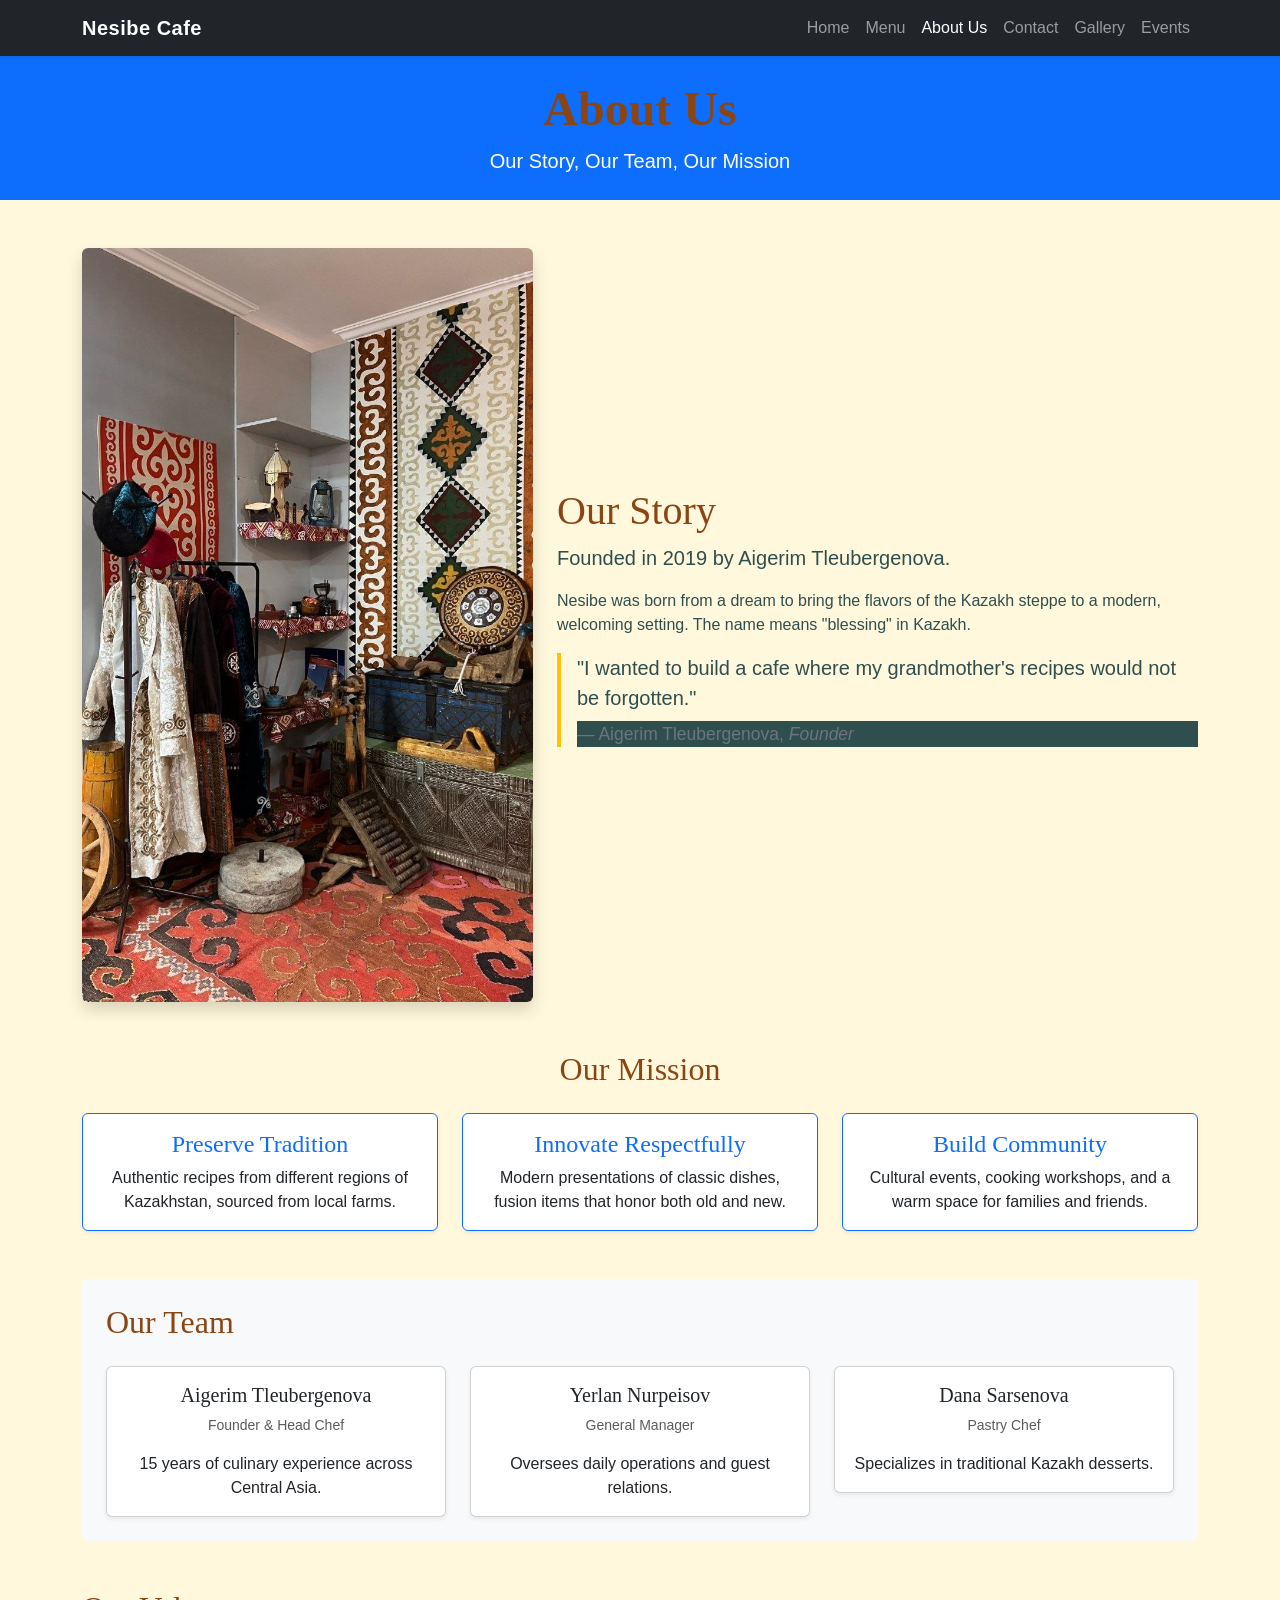
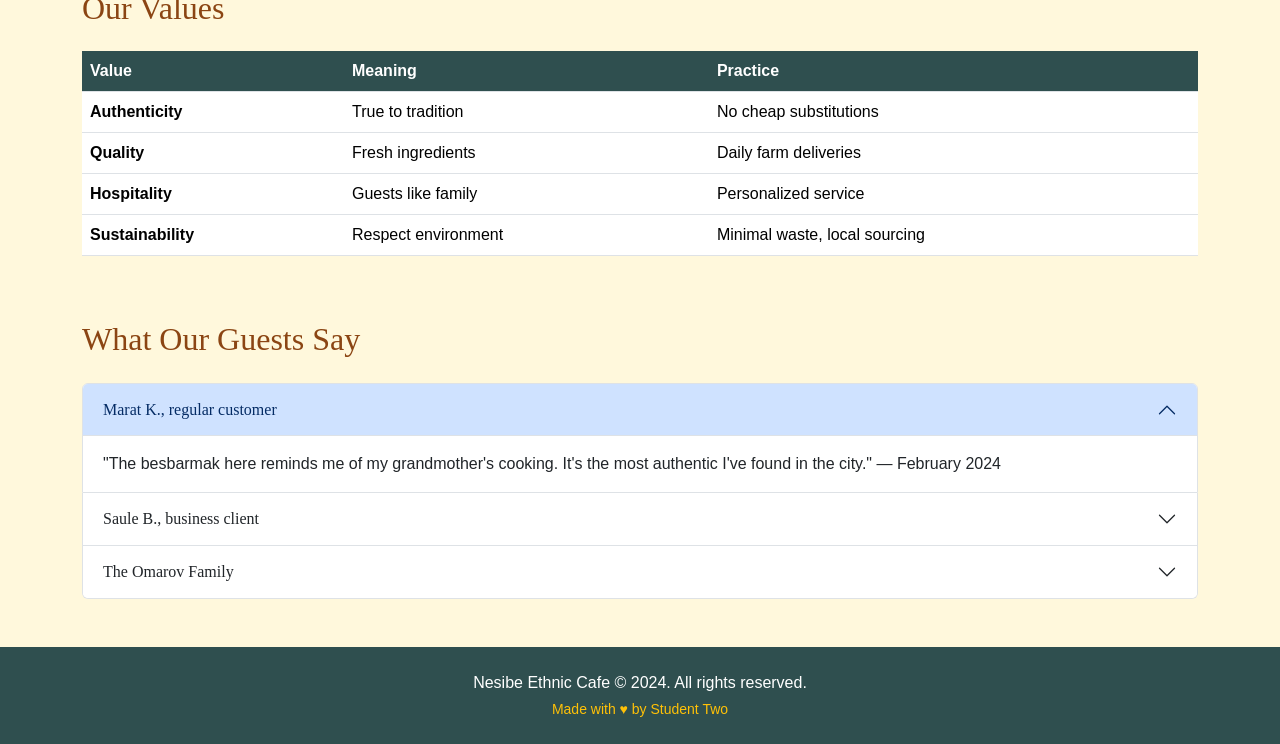
==== about.html @ 7217b706 "asik 3" ====
<!DOCTYPE html>
<html lang="en">
<head>
  <meta charset="UTF-8">
  <meta name="viewport" content="width=device-width, initial-scale=1.0">
  <meta name="description" content="Learn about Nesibe Ethnic Cafe - our story, team, and mission to preserve Kazakh culinary traditions.">
  <meta name="author" content="Student Two">
  <title>Nesibe Ethnic Cafe - About Us</title>
  <link href="https://cdn.jsdelivr.net/npm/bootstrap@5.3.3/dist/css/bootstrap.min.css" rel="stylesheet">
  <link rel="stylesheet" href="css/base.css">
</head>
<body>

<nav class="navbar navbar-expand-lg navbar-dark bg-dark sticky-top shadow-sm">
  <div class="container">
    <a class="navbar-brand" href="index.html">Nesibe Cafe</a>
    <button class="navbar-toggler" type="button" data-bs-toggle="collapse" data-bs-target="#mainNav">
      <span class="navbar-toggler-icon"></span>
    </button>
    <div class="collapse navbar-collapse" id="mainNav">
      <ul class="navbar-nav ms-auto mb-2 mb-lg-0">
        <li class="nav-item"><a class="nav-link" href="index.html">Home</a></li>
        <li class="nav-item"><a class="nav-link" href="menu.html">Menu</a></li>
        <li class="nav-item"><a class="nav-link active" href="about.html">About Us</a></li>
        <li class="nav-item"><a class="nav-link" href="../WEB_Assignment3/contact.html">Contact</a></li>
        <li class="nav-item"><a class="nav-link" href="gallery.html">Gallery</a></li>
        <li class="nav-item"><a class="nav-link" href="events.html">Events</a></li>
      </ul>
    </div>
  </div>
</nav>

<header class="container-fluid bg-primary text-white py-4 text-center">
  <div class="container">
    <h1 class="display-5 fw-bold">About Us</h1>
    <p class="lead mb-0">Our Story, Our Team, Our Mission</p>
  </div>
</header>

<main class="container my-5">

  <!-- STORY: Image floated with float utility, text re-aligned on mobile -->
  <section class="row mb-5 align-items-center">
    <div class="col-12 col-md-5 mb-4 mb-md-0">
      <img src="images/cafe-interior.jpg" class="img-fluid rounded shadow" alt="Interior of Nesibe Ethnic Cafe">
    </div>
    <div class="col-12 col-md-7">
      <h2 class="display-6">Our Story</h2>
      <p class="lead">Founded in 2019 by Aigerim Tleubergenova.</p>
      <p>Nesibe was born from a dream to bring the flavors of the Kazakh steppe to a modern, welcoming setting. The name means "blessing" in Kazakh.</p>
      <blockquote class="blockquote border-start border-4 border-warning ps-3">
        <p class="mb-0">"I wanted to build a cafe where my grandmother's recipes would not be forgotten."</p>
        <footer class="blockquote-footer mt-2">Aigerim Tleubergenova, <cite title="Founder">Founder</cite></footer>
      </blockquote>
    </div>
  </section>

  <!-- MISSION: 3-column grid -->
  <section class="mb-5">
    <h2 class="text-center mb-4">Our Mission</h2>
    <div class="row g-4">
      <div class="col-12 col-md-4">
        <div class="card h-100 shadow-sm border-primary">
          <div class="card-body text-center">
            <h3 class="h4 text-primary">Preserve Tradition</h3>
            <p class="card-text">Authentic recipes from different regions of Kazakhstan, sourced from local farms.</p>
          </div>
        </div>
      </div>
      <div class="col-12 col-md-4">
        <div class="card h-100 shadow-sm border-primary">
          <div class="card-body text-center">
            <h3 class="h4 text-primary">Innovate Respectfully</h3>
            <p class="card-text">Modern presentations of classic dishes, fusion items that honor both old and new.</p>
          </div>
        </div>
      </div>
      <div class="col-12 col-md-4">
        <div class="card h-100 shadow-sm border-primary">
          <div class="card-body text-center">
            <h3 class="h4 text-primary">Build Community</h3>
            <p class="card-text">Cultural events, cooking workshops, and a warm space for families and friends.</p>
          </div>
        </div>
      </div>
    </div>
  </section>

  <!-- TEAM: Nested row inside column -->
  <section class="mb-5 bg-light p-4 rounded">
    <h2 class="mb-4">Our Team</h2>
    <div class="row g-4">
      <div class="col-12 col-md-6 col-lg-4">
        <div class="card text-center shadow-sm">
          <div class="card-body">
            <h3 class="h5 card-title">Aigerim Tleubergenova</h3>
            <p class="text-muted small">Founder &amp; Head Chef</p>
            <p class="card-text">15 years of culinary experience across Central Asia.</p>
          </div>
        </div>
      </div>
      <div class="col-12 col-md-6 col-lg-4">
        <div class="card text-center shadow-sm">
          <div class="card-body">
            <h3 class="h5 card-title">Yerlan Nurpeisov</h3>
            <p class="text-muted small">General Manager</p>
            <p class="card-text">Oversees daily operations and guest relations.</p>
          </div>
        </div>
      </div>
      <div class="col-12 col-md-6 col-lg-4">
        <div class="card text-center shadow-sm">
          <div class="card-body">
            <h3 class="h5 card-title">Dana Sarsenova</h3>
            <p class="text-muted small">Pastry Chef</p>
            <p class="card-text">Specializes in traditional Kazakh desserts.</p>
          </div>
        </div>
      </div>
    </div>
  </section>

  <!-- VALUES TABLE -->
  <section class="mb-5">
    <h2 class="mb-4">Our Values</h2>
    <div class="table-responsive">
      <table class="table table-hover">
        <thead>
        <tr><th scope="col">Value</th><th scope="col">Meaning</th><th scope="col">Practice</th></tr>
        </thead>
        <tbody>
        <tr><th scope="row">Authenticity</th><td>True to tradition</td><td>No cheap substitutions</td></tr>
        <tr><th scope="row">Quality</th><td>Fresh ingredients</td><td>Daily farm deliveries</td></tr>
        <tr><th scope="row">Hospitality</th><td>Guests like family</td><td>Personalized service</td></tr>
        <tr><th scope="row">Sustainability</th><td>Respect environment</td><td>Minimal waste, local sourcing</td></tr>
        </tbody>
      </table>
    </div>
  </section>

  <!-- TESTIMONIALS with accordion component -->
  <section class="mb-5">
    <h2 class="mb-4">What Our Guests Say</h2>
    <!-- Bootstrap Accordion Component - adapted for customer testimonials -->
    <div class="accordion" id="testimonialAccordion">
      <div class="accordion-item">
        <h3 class="accordion-header">
          <button class="accordion-button" type="button" data-bs-toggle="collapse" data-bs-target="#test1">
            Marat K., regular customer
          </button>
        </h3>
        <div id="test1" class="accordion-collapse collapse show" data-bs-parent="#testimonialAccordion">
          <div class="accordion-body">
            "The besbarmak here reminds me of my grandmother's cooking. It's the most authentic I've found in the city." — February 2024
          </div>
        </div>
      </div>
      <div class="accordion-item">
        <h3 class="accordion-header">
          <button class="accordion-button collapsed" type="button" data-bs-toggle="collapse" data-bs-target="#test2">
            Saule B., business client
          </button>
        </h3>
        <div id="test2" class="accordion-collapse collapse" data-bs-parent="#testimonialAccordion">
          <div class="accordion-body">
            "I brought my foreign colleagues here and they were amazed by the kumis and the horse meat burger. A true cultural experience!" — March 2024
          </div>
        </div>
      </div>
      <div class="accordion-item">
        <h3 class="accordion-header">
          <button class="accordion-button collapsed" type="button" data-bs-toggle="collapse" data-bs-target="#test3">
            The Omarov Family
          </button>
        </h3>
        <div id="test3" class="accordion-collapse collapse" data-bs-parent="#testimonialAccordion">
          <div class="accordion-body">
            "The atmosphere is so cozy and the staff is incredibly friendly. We come here every weekend with our family." — April 2024
          </div>
        </div>
      </div>
    </div>
  </section>

</main>

<footer class="container-fluid py-4 mt-5">
  <div class="container text-center">
    <p class="mb-1">Nesibe Ethnic Cafe &copy; 2024. All rights reserved.</p>
    <p class="small text-warning mb-0">Made with &hearts; by Student Two</p>
  </div>
</footer>

<script src="https://cdn.jsdelivr.net/npm/bootstrap@5.3.3/dist/js/bootstrap.bundle.min.js"></script>
</body>
</html>
---- css/base.css ----
/* =====================================================
   NESIBE CAFE — Bootstrap Correction Layer
   Only brand colors, fonts, and minor overrides.
   Layout, spacing, grid, buttons — all Bootstrap.
   ===================================================== */

/* Brand palette overriding Bootstrap variables */
:root {
    --bs-primary: #8B4513;
    --bs-secondary: #D2691E;
}

body {
    background-color: #FFF8DC;
    color: #2F4F4F;
    font-family: "Segoe UI", Tahoma, Geneva, Verdana, sans-serif;
}

h1, h2, h3, h4, h5, h6 {
    font-family: Georgia, "Times New Roman", Times, serif;
    color: #8B4513;
}

/* Navbar brand styling */
.navbar-brand {
    font-weight: 700;
    letter-spacing: 0.5px;
}

/* Button brand overrides */
.btn-primary {
    background-color: #8B4513;
    border-color: #8B4513;
}
.btn-primary:hover {
    background-color: #D2691E;
    border-color: #D2691E;
}

.btn-outline-primary {
    color: #8B4513;
    border-color: #8B4513;
}
.btn-outline-primary:hover {
    background-color: #8B4513;
    color: white;
}

/* Table header brand color */
.table thead th {
    background-color: #2F4F4F;
    color: white;
}

/* Form focus ring in brand color */
.form-control:focus,
.form-select:focus {
    border-color: #D2691E;
    box-shadow: 0 0 0 0.25rem rgba(210, 105, 30, 0.25);
}

/* Footer brand background */
footer {
    background-color: #2F4F4F;
    color: white;
}
footer a {
    color: #F5DEB3;
}

/* Card image uniform height */
.card-img-top {
    height: 200px;
    object-fit: cover;
}
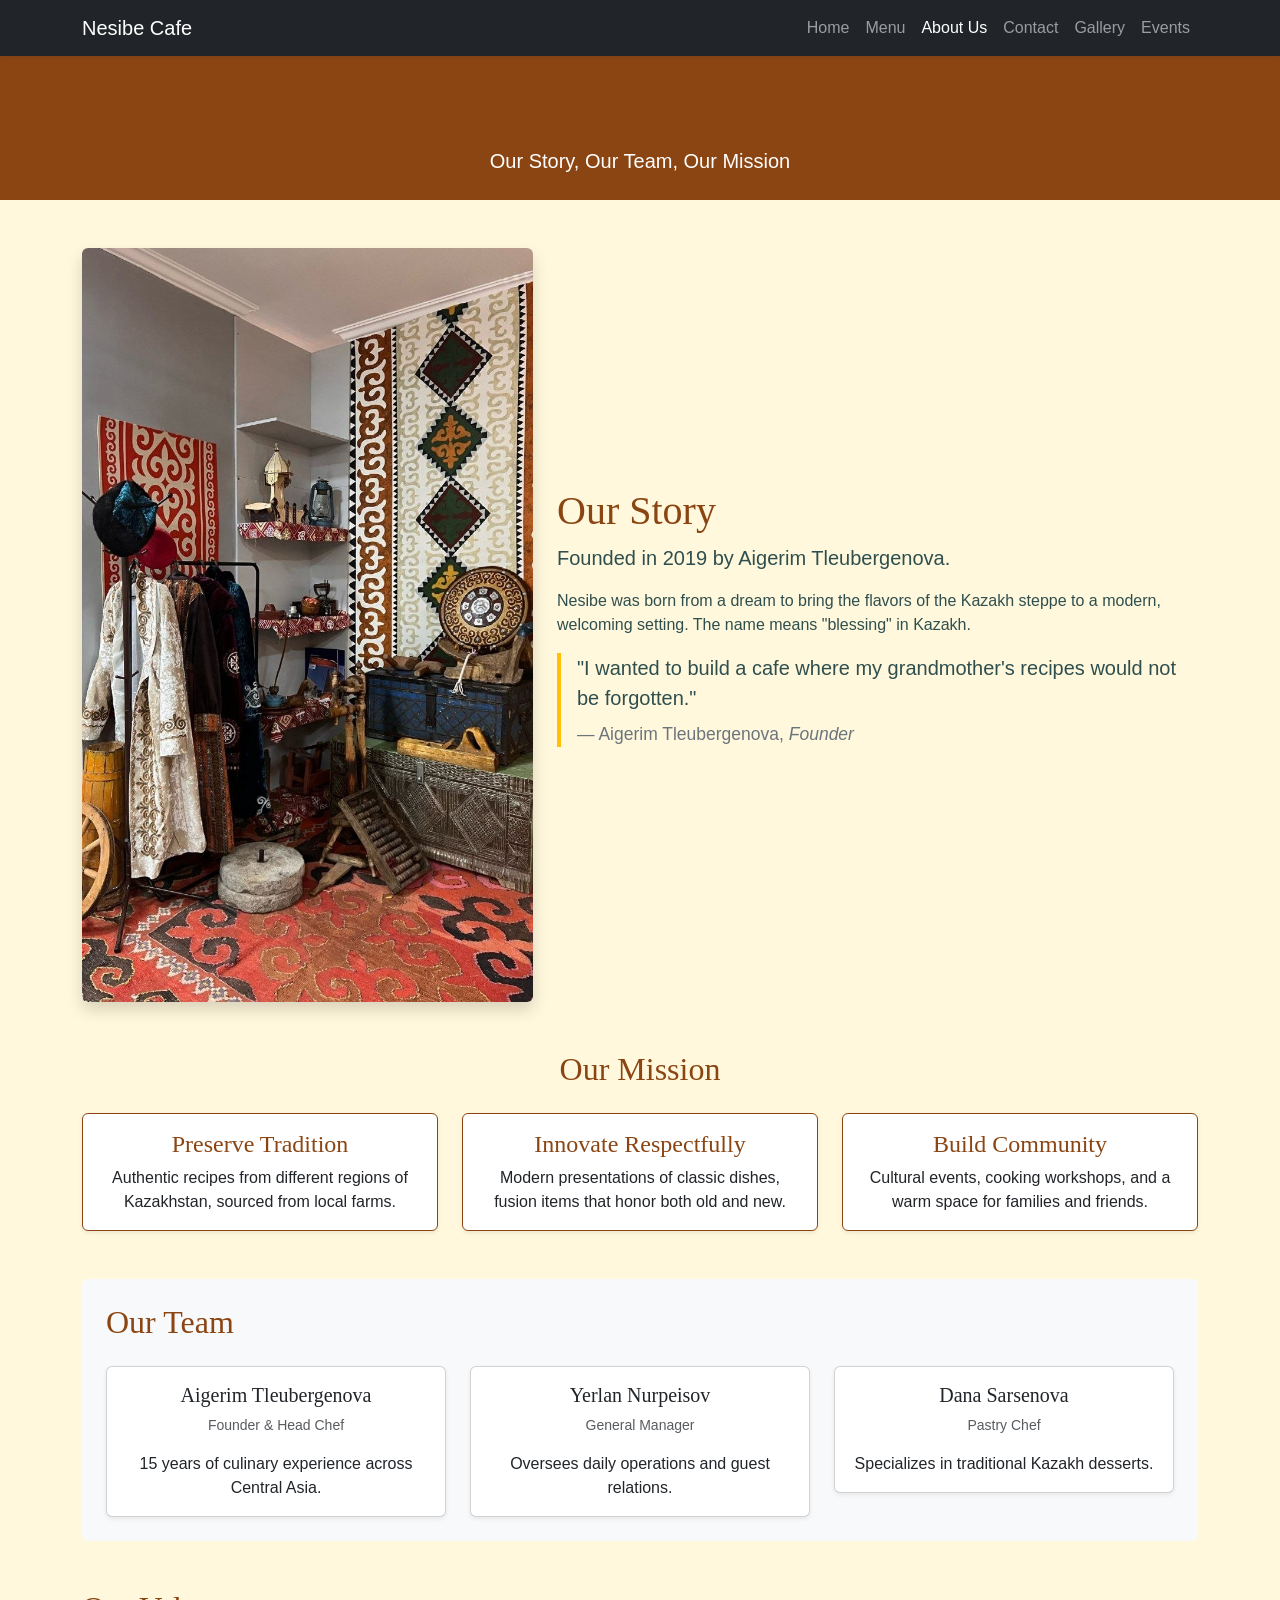
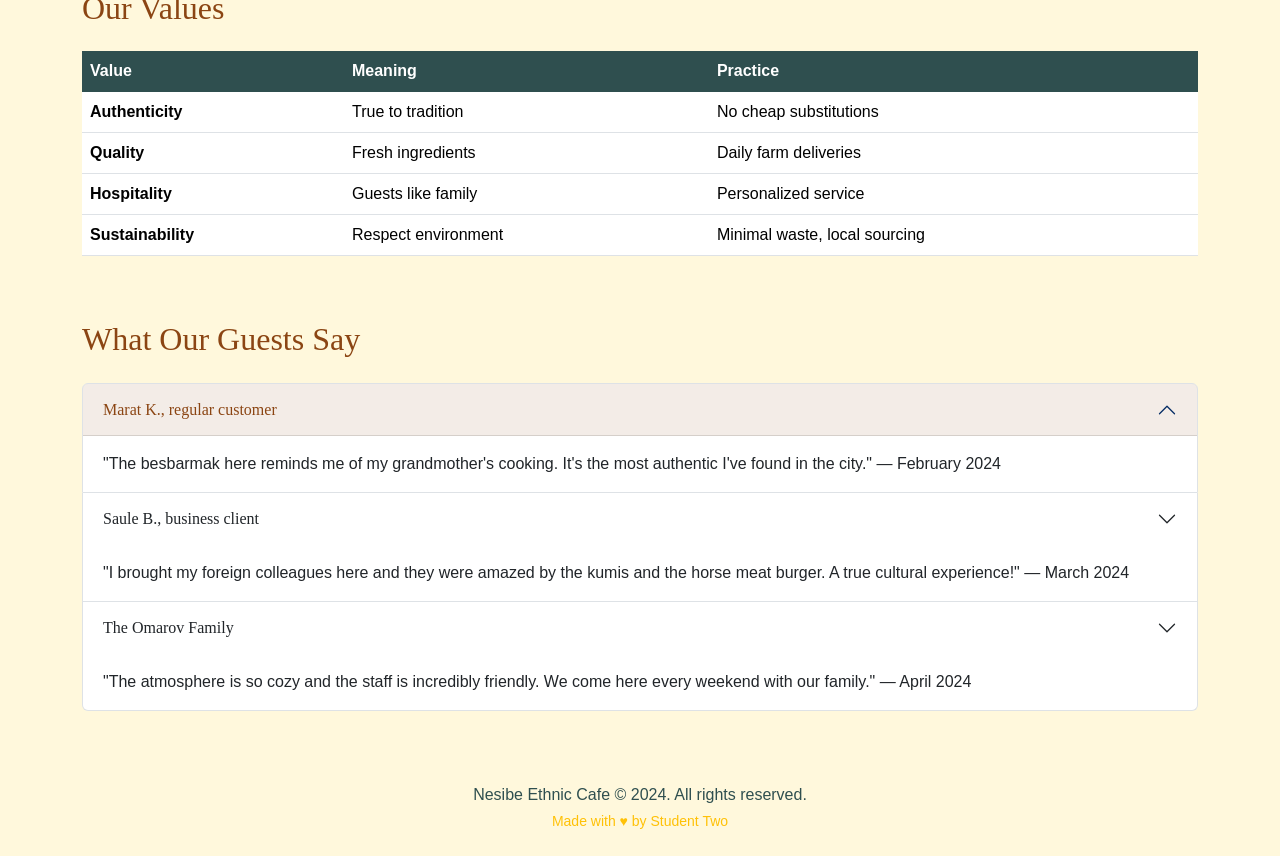
==== commit cdc0a202: "java script" ====
--- a/about.html
+++ b/about.html
@@ -161,7 +161,7 @@
             Saule B., business client
           </button>
         </h3>
-        <div id="test2" class="accordion-collapse collapse" data-bs-parent="#testimonialAccordion">
+        <div id="test2" class="accordion-collapse collapse show" data-bs-parent="#testimonialAccordion">
           <div class="accordion-body">
             "I brought my foreign colleagues here and they were amazed by the kumis and the horse meat burger. A true cultural experience!" — March 2024
           </div>
@@ -173,7 +173,7 @@
             The Omarov Family
           </button>
         </h3>
-        <div id="test3" class="accordion-collapse collapse" data-bs-parent="#testimonialAccordion">
+        <div id="test3" class="accordion-collapse collapse show" data-bs-parent="#testimonialAccordion">
           <div class="accordion-body">
             "The atmosphere is so cozy and the staff is incredibly friendly. We come here every weekend with our family." — April 2024
           </div>
@@ -191,6 +191,6 @@
   </div>
 </footer>
 
-<script src="https://cdn.jsdelivr.net/npm/bootstrap@5.3.3/dist/js/bootstrap.bundle.min.js"></script>
+
 </body>
 </html>
--- a/css/base.css
+++ b/css/base.css
@@ -1,75 +1,90 @@
 /* =====================================================
-   NESIBE CAFE — Bootstrap Correction Layer
-   Only brand colors, fonts, and minor overrides.
-   Layout, spacing, grid, buttons — all Bootstrap.
+   NESIBE CAFE - Bootstrap Correction Layer
+   Total lines: < 100.
+   Layout, spacing, and responsive behavior are handled by Bootstrap 5.3.3.
+   This file only sets brand colors, fonts, and minor justified overrides.
    ===================================================== */
 
-/* Brand palette overriding Bootstrap variables */
+/* 1. OVERRIDE BOOTSTRAP THEME VARIABLES
+   This is the cleanest way to change Bootstrap's default blue to our brown
+   without using !important or fighting specificity. */
 :root {
-    --bs-primary: #8B4513;
-    --bs-secondary: #D2691E;
+    --bs-primary: #8B4513;       /* SaddleBrown: Main brand color */
+    --bs-primary-rgb: 139, 69, 19;
+    --bs-secondary: #D2691E;     /* Chocolate: Accent color */
+    --bs-secondary-rgb: 210, 105, 30;
+    --bs-light: #FFF8DC;         /* Cornsilk: Page background */
+    --bs-dark: #2F4F4F;          /* DarkSlateGray: Text and footer */
 }
 
+/* 2. BASE TYPOGRAPHY & BACKGROUND */
 body {
-    background-color: #FFF8DC;
-    color: #2F4F4F;
+    background-color: var(--bs-light);
+    color: var(--bs-dark);
     font-family: "Segoe UI", Tahoma, Geneva, Verdana, sans-serif;
 }
 
-h1, h2, h3, h4, h5, h6 {
+/* Force all Bootstrap display headings and standard headings to use our brand font and color */
+h1, h2, h3, h4, h5, h6,
+.display-1, .display-2, .display-3, .display-4, .display-5, .display-6 {
     font-family: Georgia, "Times New Roman", Times, serif;
-    color: #8B4513;
+    color: var(--bs-primary);
 }
 
-/* Navbar brand styling */
-.navbar-brand {
-    font-weight: 700;
-    letter-spacing: 0.5px;
+/* 3. COMPONENT CORRECTIONS (Justified overrides) */
+
+/* Justification: Ensure brand colors apply reliably to primary buttons */
+.btn-primary {
+    background-color: var(--bs-primary);
+    border-color: var(--bs-primary);
+}
+.btn-primary:hover, .btn-primary:focus {
+    background-color: var(--bs-secondary);
+    border-color: var(--bs-secondary);
 }
 
-/* Button brand overrides */
-.btn-primary {
-    background-color: #8B4513;
-    border-color: #8B4513;
-}
-.btn-primary:hover {
-    background-color: #D2691E;
-    border-color: #D2691E;
-}
-
+/* Justification: Outline buttons must match brand primary, not default blue */
 .btn-outline-primary {
-    color: #8B4513;
-    border-color: #8B4513;
+    color: var(--bs-primary);
+    border-color: var(--bs-primary);
 }
 .btn-outline-primary:hover {
-    background-color: #8B4513;
+    background-color: var(--bs-primary);
     color: white;
 }
 
-/* Table header brand color */
+/* Justification: Table headers should use our dark brand color, not Bootstrap's default gray */
 .table thead th {
-    background-color: #2F4F4F;
+    background-color: var(--bs-dark);
     color: white;
+    border-color: var(--bs-dark);
 }
 
-/* Form focus ring in brand color */
-.form-control:focus,
-.form-select:focus {
-    border-color: #D2691E;
+/* Justification: Form focus rings should highlight with our brand accent color */
+.form-control:focus, .form-select:focus {
+    border-color: var(--bs-secondary);
     box-shadow: 0 0 0 0.25rem rgba(210, 105, 30, 0.25);
 }
 
-/* Footer brand background */
-footer {
-    background-color: #2F4F4F;
+/* 4. FOOTER SPECIFIC STYLES */
+/* Bootstrap 5.3 automatically applies --bs-dark to .bg-dark, but we ensure link colors match */
+footer a {
+    color: #F5DEB3; /* Wheat color for readability on dark background */
+    text-decoration: none;
+}
+footer a:hover {
     color: white;
-}
-footer a {
-    color: #F5DEB3;
+    text-decoration: underline;
 }
 
-/* Card image uniform height */
-.card-img-top {
-    height: 200px;
-    object-fit: cover;
+/* 5. ACCORDION CORRECTION (For the Testimonials/FAQ component) */
+/* Justification: Remove default blue focus ring from accordion and replace with brand color */
+.accordion-button:not(.collapsed) {
+    color: var(--bs-primary);
+    background-color: rgba(139, 69, 19, 0.1);
+    box-shadow: inset 0 -1px 0 rgba(0, 0, 0, .125);
+}
+.accordion-button:focus {
+    border-color: var(--bs-secondary);
+    box-shadow: 0 0 0 0.25rem rgba(210, 105, 30, 0.25);
 }
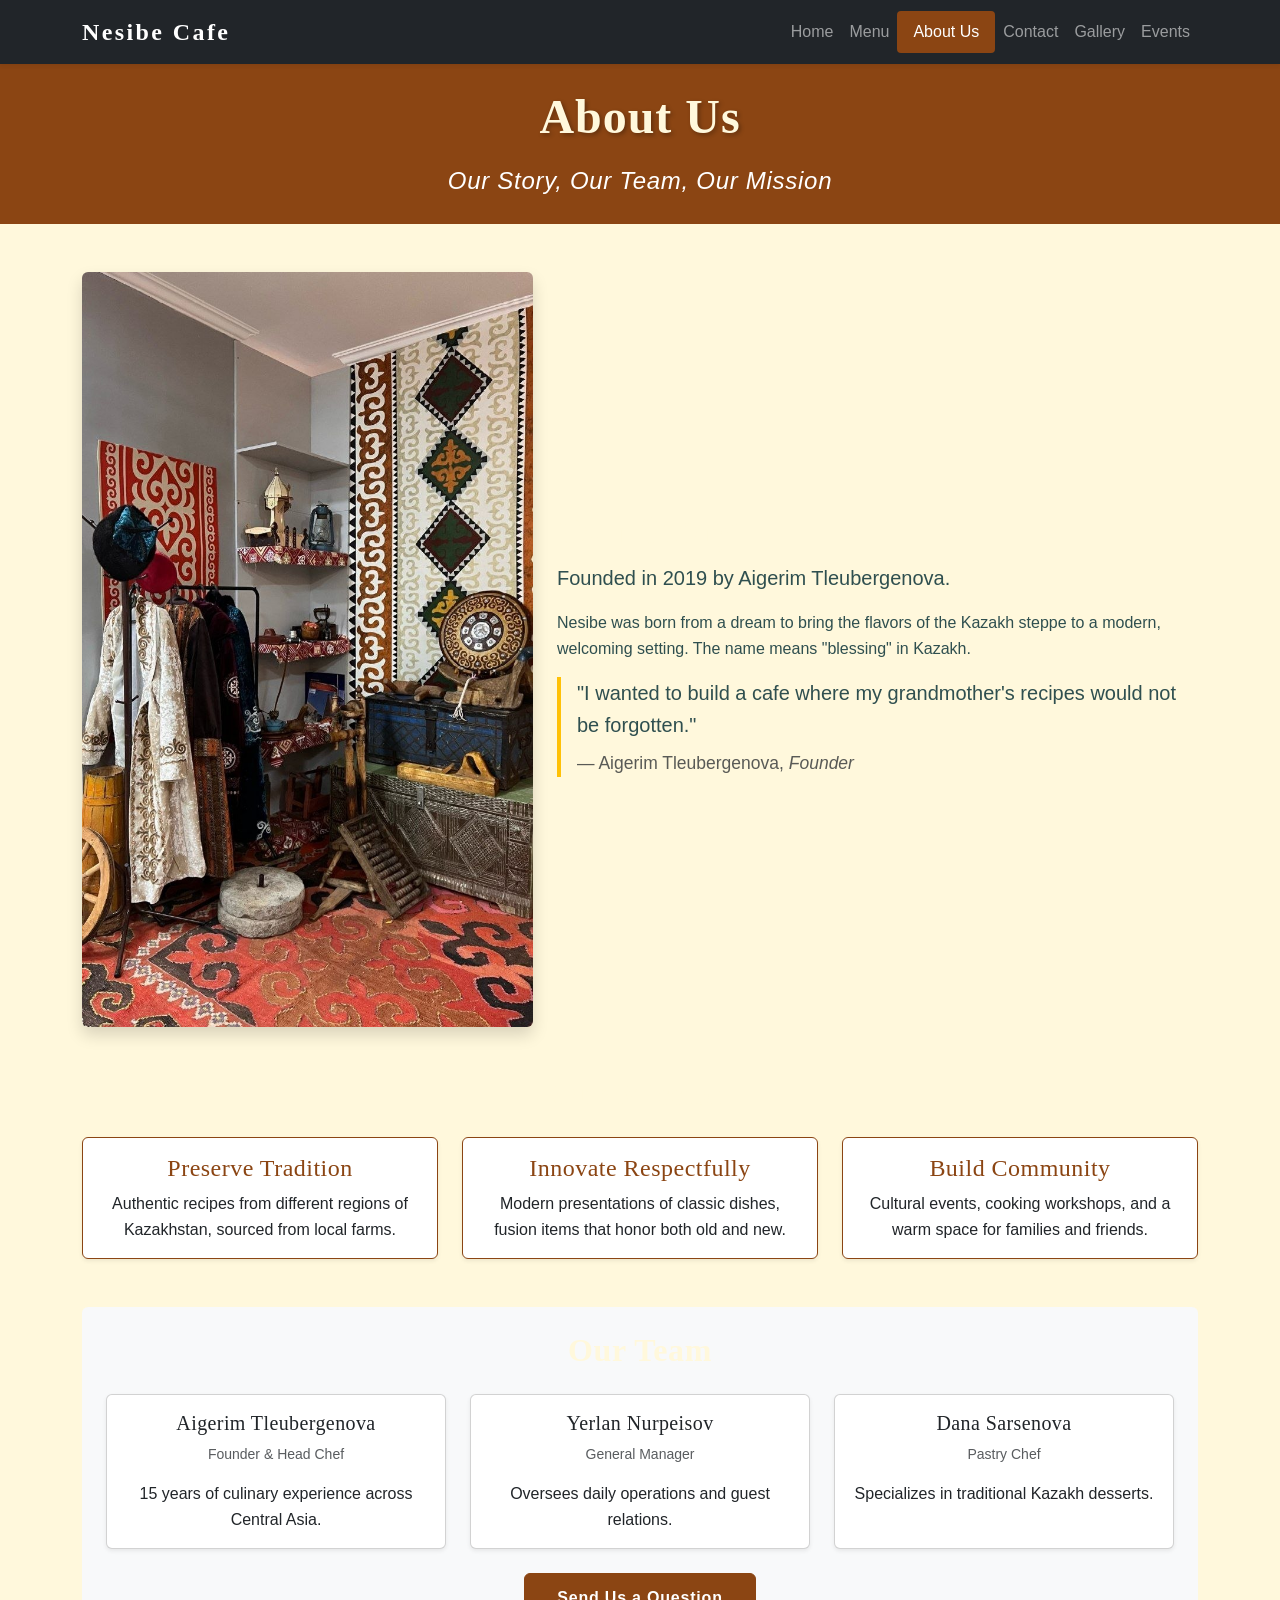
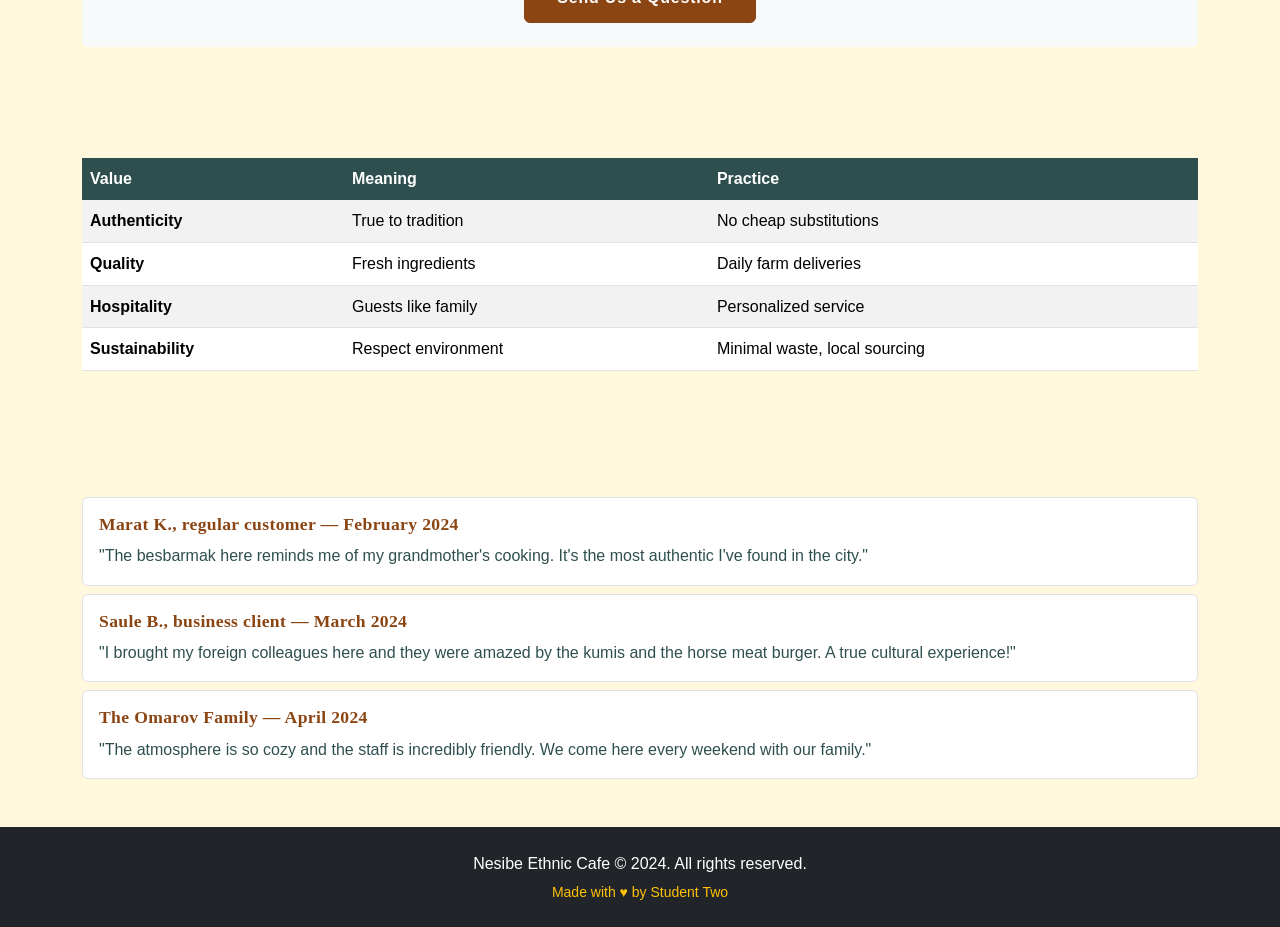
==== commit a5da40e3: "nuraziz eshkere" ====
--- a/about.html
+++ b/about.html
@@ -14,7 +14,7 @@
 <nav class="navbar navbar-expand-lg navbar-dark bg-dark sticky-top shadow-sm">
   <div class="container">
     <a class="navbar-brand" href="index.html">Nesibe Cafe</a>
-    <button class="navbar-toggler" type="button" data-bs-toggle="collapse" data-bs-target="#mainNav">
+    <button class="navbar-toggler" type="button" data-bs-toggle="collapse" data-bs-target="#mainNav" aria-controls="mainNav" aria-expanded="false" aria-label="Toggle navigation">
       <span class="navbar-toggler-icon"></span>
     </button>
     <div class="collapse navbar-collapse" id="mainNav">
@@ -22,7 +22,7 @@
         <li class="nav-item"><a class="nav-link" href="index.html">Home</a></li>
         <li class="nav-item"><a class="nav-link" href="menu.html">Menu</a></li>
         <li class="nav-item"><a class="nav-link active" href="about.html">About Us</a></li>
-        <li class="nav-item"><a class="nav-link" href="../WEB_Assignment3/contact.html">Contact</a></li>
+        <li class="nav-item"><a class="nav-link" href="contact.html">Contact</a></li>
         <li class="nav-item"><a class="nav-link" href="gallery.html">Gallery</a></li>
         <li class="nav-item"><a class="nav-link" href="events.html">Events</a></li>
       </ul>
@@ -30,6 +30,10 @@
   </div>
 </nav>
 
+<!-- COMMENT: Using container-fluid here because the header background must span
+     the full width of the screen (100%) on all devices. A regular .container
+     would leave white margins on the sides. The nested .container inside keeps
+     the text centered and readable. -->
 <header class="container-fluid bg-primary text-white py-4 text-center">
   <div class="container">
     <h1 class="display-5 fw-bold">About Us</h1>
@@ -39,10 +43,10 @@
 
 <main class="container my-5">
 
-  <!-- STORY: Image floated with float utility, text re-aligned on mobile -->
-  <section class="row mb-5 align-items-center">
+  <!-- STORY SECTION -->
+  <section class="row mb-5 align-items-center" id="story-section">
     <div class="col-12 col-md-5 mb-4 mb-md-0">
-      <img src="images/cafe-interior.jpg" class="img-fluid rounded shadow" alt="Interior of Nesibe Ethnic Cafe">
+      <img src="images/cafe-interior.jpg" class="img-fluid rounded shadow" alt="Interior of Nesibe Ethnic Cafe with traditional Kazakh decor">
     </div>
     <div class="col-12 col-md-7">
       <h2 class="display-6">Our Story</h2>
@@ -50,13 +54,13 @@
       <p>Nesibe was born from a dream to bring the flavors of the Kazakh steppe to a modern, welcoming setting. The name means "blessing" in Kazakh.</p>
       <blockquote class="blockquote border-start border-4 border-warning ps-3">
         <p class="mb-0">"I wanted to build a cafe where my grandmother's recipes would not be forgotten."</p>
-        <footer class="blockquote-footer mt-2">Aigerim Tleubergenova, <cite title="Founder">Founder</cite></footer>
+        <footer class="blockquote-footer mt-2 text-muted">Aigerim Tleubergenova, <cite title="Founder">Founder</cite></footer>
       </blockquote>
     </div>
   </section>
 
   <!-- MISSION: 3-column grid -->
-  <section class="mb-5">
+  <section class="mb-5" id="mission-section">
     <h2 class="text-center mb-4">Our Mission</h2>
     <div class="row g-4">
       <div class="col-12 col-md-4">
@@ -86,46 +90,54 @@
     </div>
   </section>
 
-  <!-- TEAM: Nested row inside column -->
-  <section class="mb-5 bg-light p-4 rounded">
-    <h2 class="mb-4">Our Team</h2>
-    <div class="row g-4">
-      <div class="col-12 col-md-6 col-lg-4">
-        <div class="card text-center shadow-sm">
-          <div class="card-body">
-            <h3 class="h5 card-title">Aigerim Tleubergenova</h3>
-            <p class="text-muted small">Founder &amp; Head Chef</p>
-            <p class="card-text">15 years of culinary experience across Central Asia.</p>
+  <!-- TEAM: NESTING DEMONSTRATION (Row inside a Column) -->
+  <section class="mb-5 bg-light p-4 rounded" id="team-section">
+    <div class="row">
+      <div class="col-12">
+        <h2 class="mb-4 text-center">Our Team</h2>
+        <!-- This row is nested inside the col-12 above, fulfilling the nesting requirement -->
+        <div class="row g-4">
+          <div class="col-12 col-md-6 col-lg-4">
+            <div class="card text-center shadow-sm h-100" id="team-aigerim">
+              <div class="card-body">
+                <h3 class="h5 card-title">Aigerim Tleubergenova</h3>
+                <p class="text-muted small">Founder &amp; Head Chef</p>
+                <p class="card-text">15 years of culinary experience across Central Asia.</p>
+              </div>
+            </div>
           </div>
-        </div>
-      </div>
-      <div class="col-12 col-md-6 col-lg-4">
-        <div class="card text-center shadow-sm">
-          <div class="card-body">
-            <h3 class="h5 card-title">Yerlan Nurpeisov</h3>
-            <p class="text-muted small">General Manager</p>
-            <p class="card-text">Oversees daily operations and guest relations.</p>
+          <div class="col-12 col-md-6 col-lg-4">
+            <div class="card text-center shadow-sm h-100" id="team-yerlan">
+              <div class="card-body">
+                <h3 class="h5 card-title">Yerlan Nurpeisov</h3>
+                <p class="text-muted small">General Manager</p>
+                <p class="card-text">Oversees daily operations and guest relations.</p>
+              </div>
+            </div>
           </div>
-        </div>
-      </div>
-      <div class="col-12 col-md-6 col-lg-4">
-        <div class="card text-center shadow-sm">
-          <div class="card-body">
-            <h3 class="h5 card-title">Dana Sarsenova</h3>
-            <p class="text-muted small">Pastry Chef</p>
-            <p class="card-text">Specializes in traditional Kazakh desserts.</p>
+          <div class="col-12 col-md-6 col-lg-4">
+            <div class="card text-center shadow-sm h-100" id="team-dana">
+              <div class="card-body">
+                <h3 class="h5 card-title">Dana Sarsenova</h3>
+                <p class="text-muted small">Pastry Chef</p>
+                <p class="card-text">Specializes in traditional Kazakh desserts.</p>
+              </div>
+            </div>
           </div>
         </div>
       </div>
     </div>
+    <div class="text-center mt-4">
+      <a href="contact.html#feedback-form" class="btn btn-primary">Send Us a Question</a>
+    </div>
   </section>
 
   <!-- VALUES TABLE -->
-  <section class="mb-5">
+  <section class="mb-5" id="values-section">
     <h2 class="mb-4">Our Values</h2>
     <div class="table-responsive">
-      <table class="table table-hover">
-        <thead>
+      <table class="table table-hover table-striped">
+        <thead class="table-dark">
         <tr><th scope="col">Value</th><th scope="col">Meaning</th><th scope="col">Practice</th></tr>
         </thead>
         <tbody>
@@ -138,59 +150,40 @@
     </div>
   </section>
 
-  <!-- TESTIMONIALS with accordion component -->
-  <section class="mb-5">
+  <!-- TESTIMONIALS: Static blocks (accordion replaced for no-JS requirement)
+       All testimonials are visible at once. JS will later convert these into an interactive accordion. -->
+  <section class="mb-5" id="testimonials-section">
     <h2 class="mb-4">What Our Guests Say</h2>
-    <!-- Bootstrap Accordion Component - adapted for customer testimonials -->
-    <div class="accordion" id="testimonialAccordion">
-      <div class="accordion-item">
-        <h3 class="accordion-header">
-          <button class="accordion-button" type="button" data-bs-toggle="collapse" data-bs-target="#test1">
-            Marat K., regular customer
-          </button>
-        </h3>
-        <div id="test1" class="accordion-collapse collapse show" data-bs-parent="#testimonialAccordion">
-          <div class="accordion-body">
-            "The besbarmak here reminds me of my grandmother's cooking. It's the most authentic I've found in the city." — February 2024
-          </div>
-        </div>
-      </div>
-      <div class="accordion-item">
-        <h3 class="accordion-header">
-          <button class="accordion-button collapsed" type="button" data-bs-toggle="collapse" data-bs-target="#test2">
-            Saule B., business client
-          </button>
-        </h3>
-        <div id="test2" class="accordion-collapse collapse show" data-bs-parent="#testimonialAccordion">
-          <div class="accordion-body">
-            "I brought my foreign colleagues here and they were amazed by the kumis and the horse meat burger. A true cultural experience!" — March 2024
-          </div>
-        </div>
-      </div>
-      <div class="accordion-item">
-        <h3 class="accordion-header">
-          <button class="accordion-button collapsed" type="button" data-bs-toggle="collapse" data-bs-target="#test3">
-            The Omarov Family
-          </button>
-        </h3>
-        <div id="test3" class="accordion-collapse collapse show" data-bs-parent="#testimonialAccordion">
-          <div class="accordion-body">
-            "The atmosphere is so cozy and the staff is incredibly friendly. We come here every weekend with our family." — April 2024
-          </div>
-        </div>
-      </div>
+
+    <div class="static-faq-item" id="testimonial-1">
+      <h3>Marat K., regular customer — February 2024</h3>
+      <p>"The besbarmak here reminds me of my grandmother's cooking. It's the most authentic I've found in the city."</p>
+    </div>
+
+    <div class="static-faq-item" id="testimonial-2">
+      <h3>Saule B., business client — March 2024</h3>
+      <p>"I brought my foreign colleagues here and they were amazed by the kumis and the horse meat burger. A true cultural experience!"</p>
+    </div>
+
+    <div class="static-faq-item" id="testimonial-3">
+      <h3>The Omarov Family — April 2024</h3>
+      <p>"The atmosphere is so cozy and the staff is incredibly friendly. We come here every weekend with our family."</p>
     </div>
   </section>
 
+  <!-- Empty containers for future JS -->
+  <div id="feedback-result" class="hidden" role="alert" aria-live="polite"></div>
+
 </main>
 
-<footer class="container-fluid py-4 mt-5">
+<footer class="container-fluid py-4 mt-5 bg-dark text-white">
   <div class="container text-center">
     <p class="mb-1">Nesibe Ethnic Cafe &copy; 2024. All rights reserved.</p>
     <p class="small text-warning mb-0">Made with &hearts; by Student Two</p>
   </div>
 </footer>
 
+<!-- NO JavaScript bundle: JS is not allowed until after midterm freeze. -->
 
 </body>
 </html>
--- a/css/base.css
+++ b/css/base.css
@@ -1,75 +1,118 @@
 /* =====================================================
    NESIBE CAFE - Bootstrap Correction Layer
-   Total lines: < 100.
-   Layout, spacing, and responsive behavior are handled by Bootstrap 5.3.3.
-   This file only sets brand colors, fonts, and minor justified overrides.
+   Layout by Bootstrap 5.3.3. This file: brand colors,
+   fonts, and state classes for future JS.
    ===================================================== */
 
-/* 1. OVERRIDE BOOTSTRAP THEME VARIABLES
-   This is the cleanest way to change Bootstrap's default blue to our brown
-   without using !important or fighting specificity. */
+/* 1. BRAND VARIABLES */
 :root {
-    --bs-primary: #8B4513;       /* SaddleBrown: Main brand color */
+    --bs-primary: #8B4513;
     --bs-primary-rgb: 139, 69, 19;
-    --bs-secondary: #D2691E;     /* Chocolate: Accent color */
+    --bs-secondary: #D2691E;
     --bs-secondary-rgb: 210, 105, 30;
-    --bs-light: #FFF8DC;         /* Cornsilk: Page background */
-    --bs-dark: #2F4F4F;          /* DarkSlateGray: Text and footer */
-}
-
-/* 2. BASE TYPOGRAPHY & BACKGROUND */
+    --bs-light: #FFF8DC;
+    --bs-dark: #2F4F4F;
+}
+/* Active nav link styling — shows which page the user is on */
+.navbar-nav .nav-link.active {
+    background-color: var(--bs-primary);
+    color: white !important;
+    border-radius: 0.25rem;
+    padding: 0.5rem 1rem;
+}
+
+.navbar-nav .nav-link:hover:not(.active) {
+    color: #F5DEB3 !important;
+}
+
+/* 2. BASE TYPOGRAPHY — Elegant font stack */
 body {
     background-color: var(--bs-light);
     color: var(--bs-dark);
-    font-family: "Segoe UI", Tahoma, Geneva, Verdana, sans-serif;
-}
-
-/* Force all Bootstrap display headings and standard headings to use our brand font and color */
+    font-family: 'Segoe UI', Tahoma, Geneva, Verdana, sans-serif;
+    font-size: 16px;
+    line-height: 1.6;
+}
+
+/* Headings: elegant serif font, larger sizes */
 h1, h2, h3, h4, h5, h6,
-.display-1, .display-2, .display-3, .display-4, .display-5, .display-6 {
-    font-family: Georgia, "Times New Roman", Times, serif;
-    color: var(--bs-primary);
-}
-
-/* 3. COMPONENT CORRECTIONS (Justified overrides) */
-
-/* Justification: Ensure brand colors apply reliably to primary buttons */
+.display-1, .display-2, .display-3,
+.display-4, .display-5, .display-6 {
+    font-family: 'Georgia', 'Times New Roman', Times, serif;
+    color: var(--bs-light);
+    font-weight: 700;
+    letter-spacing: 0.02em;
+}
+
+/* Hero header styling — large, elegant text */
+header h1 {
+    font-size: 3.5rem;
+    font-weight: 700;
+    letter-spacing: 0.05em;
+    text-shadow: 2px 2px 4px rgba(0, 0, 0, 0.3);
+    margin-bottom: 1rem;
+}
+
+header .lead {
+    font-size: 1.5rem;
+    font-weight: 300;
+    letter-spacing: 0.03em;
+    font-style: italic;
+}
+
+/* 3. COMPONENT OVERRIDES */
 .btn-primary {
     background-color: var(--bs-primary);
     border-color: var(--bs-primary);
+    font-weight: 600;
+    letter-spacing: 0.05em;
+    padding: 0.75rem 2rem;
+    transition: all 0.3s ease;
 }
 .btn-primary:hover, .btn-primary:focus {
     background-color: var(--bs-secondary);
     border-color: var(--bs-secondary);
-}
-
-/* Justification: Outline buttons must match brand primary, not default blue */
+    transform: translateY(-2px);
+    box-shadow: 0 4px 8px rgba(0, 0, 0, 0.2);
+}
+
 .btn-outline-primary {
     color: var(--bs-primary);
     border-color: var(--bs-primary);
+    font-weight: 600;
+    letter-spacing: 0.05em;
+    padding: 0.75rem 2rem;
+    transition: all 0.3s ease;
 }
 .btn-outline-primary:hover {
     background-color: var(--bs-primary);
     color: white;
-}
-
-/* Justification: Table headers should use our dark brand color, not Bootstrap's default gray */
+    transform: translateY(-2px);
+    box-shadow: 0 4px 8px rgba(0, 0, 0, 0.2);
+}
+
+/* Hero buttons — larger, more prominent */
+header .btn-lg {
+    padding: 1rem 2.5rem;
+    font-size: 1.2rem;
+    font-weight: 600;
+    letter-spacing: 0.08em;
+    text-transform: uppercase;
+}
+
 .table thead th {
     background-color: var(--bs-dark);
     color: white;
     border-color: var(--bs-dark);
 }
 
-/* Justification: Form focus rings should highlight with our brand accent color */
 .form-control:focus, .form-select:focus {
     border-color: var(--bs-secondary);
     box-shadow: 0 0 0 0.25rem rgba(210, 105, 30, 0.25);
 }
 
-/* 4. FOOTER SPECIFIC STYLES */
-/* Bootstrap 5.3 automatically applies --bs-dark to .bg-dark, but we ensure link colors match */
 footer a {
-    color: #F5DEB3; /* Wheat color for readability on dark background */
+    color: #F5DEB3;
     text-decoration: none;
 }
 footer a:hover {
@@ -77,14 +120,100 @@
     text-decoration: underline;
 }
 
-/* 5. ACCORDION CORRECTION (For the Testimonials/FAQ component) */
-/* Justification: Remove default blue focus ring from accordion and replace with brand color */
-.accordion-button:not(.collapsed) {
+.card-img-top {
+    height: 200px;
+    object-fit: cover;
+}
+
+/* 4. NAVBAR STYLING — No logo, just elegant text */
+.navbar-brand {
+    font-family: 'Georgia', serif;
+    font-size: 1.5rem;
+    font-weight: 700;
+    letter-spacing: 0.1em;
+    color: white !important;
+}
+
+.navbar-brand:hover {
+    color: #F5DEB3 !important;
+}
+
+/* 5. STATIC TESTIMONIAL/FAQ BLOCKS */
+.static-faq-item {
+    background-color: white;
+    border: 1px solid #dee2e6;
+    border-radius: 0.375rem;
+    margin-bottom: 0.5rem;
+    padding: 1rem;
+}
+
+.static-faq-item h3 {
+    font-size: 1.1rem;
+    margin-bottom: 0.5rem;
     color: var(--bs-primary);
-    background-color: rgba(139, 69, 19, 0.1);
-    box-shadow: inset 0 -1px 0 rgba(0, 0, 0, .125);
-}
-.accordion-button:focus {
-    border-color: var(--bs-secondary);
-    box-shadow: 0 0 0 0.25rem rgba(210, 105, 30, 0.25);
+}
+
+.static-faq-item p {
+    margin-bottom: 0;
+    color: var(--bs-dark);
+}
+
+/* 6. STATE CLASSES FOR JAVASCRIPT */
+.hidden { display: none !important; }
+.visible { display: block; }
+
+.active {
+    background-color: var(--bs-primary);
+    color: white;
+}
+
+.selected {
+    border: 2px solid var(--bs-primary);
+    box-shadow: 0 0 0 3px rgba(139, 69, 19, 0.2);
+}
+
+.error {
+    border-color: #dc3545 !important;
+    background-color: #fff5f5;
+}
+
+.success {
+    border-color: #198754 !important;
+    background-color: #f0fff4;
+}
+
+/* Empty containers where JS will show results later */
+#form-result,
+#event-result,
+#feedback-result,
+#error-message,
+#success-message,
+#order-summary,
+#booking-confirmation,
+#lightbox-container {
+    margin-top: 1rem;
+    padding: 1rem;
+    border-radius: 0.375rem;
+}
+
+#form-result.show,
+#event-result.show,
+#feedback-result.show {
+    display: block;
+}
+
+#form-result.success,
+#event-result.success,
+#feedback-result.success {
+    background-color: #d1e7dd;
+    color: #0f5132;
+    border: 1px solid #badbcc;
+}
+
+#form-result.error,
+#event-result.error,
+#feedback-result.error {
+    background-color: #f8d7da;
+    color: #842029;
+    border: 1px solid #f5c2c7;
 }
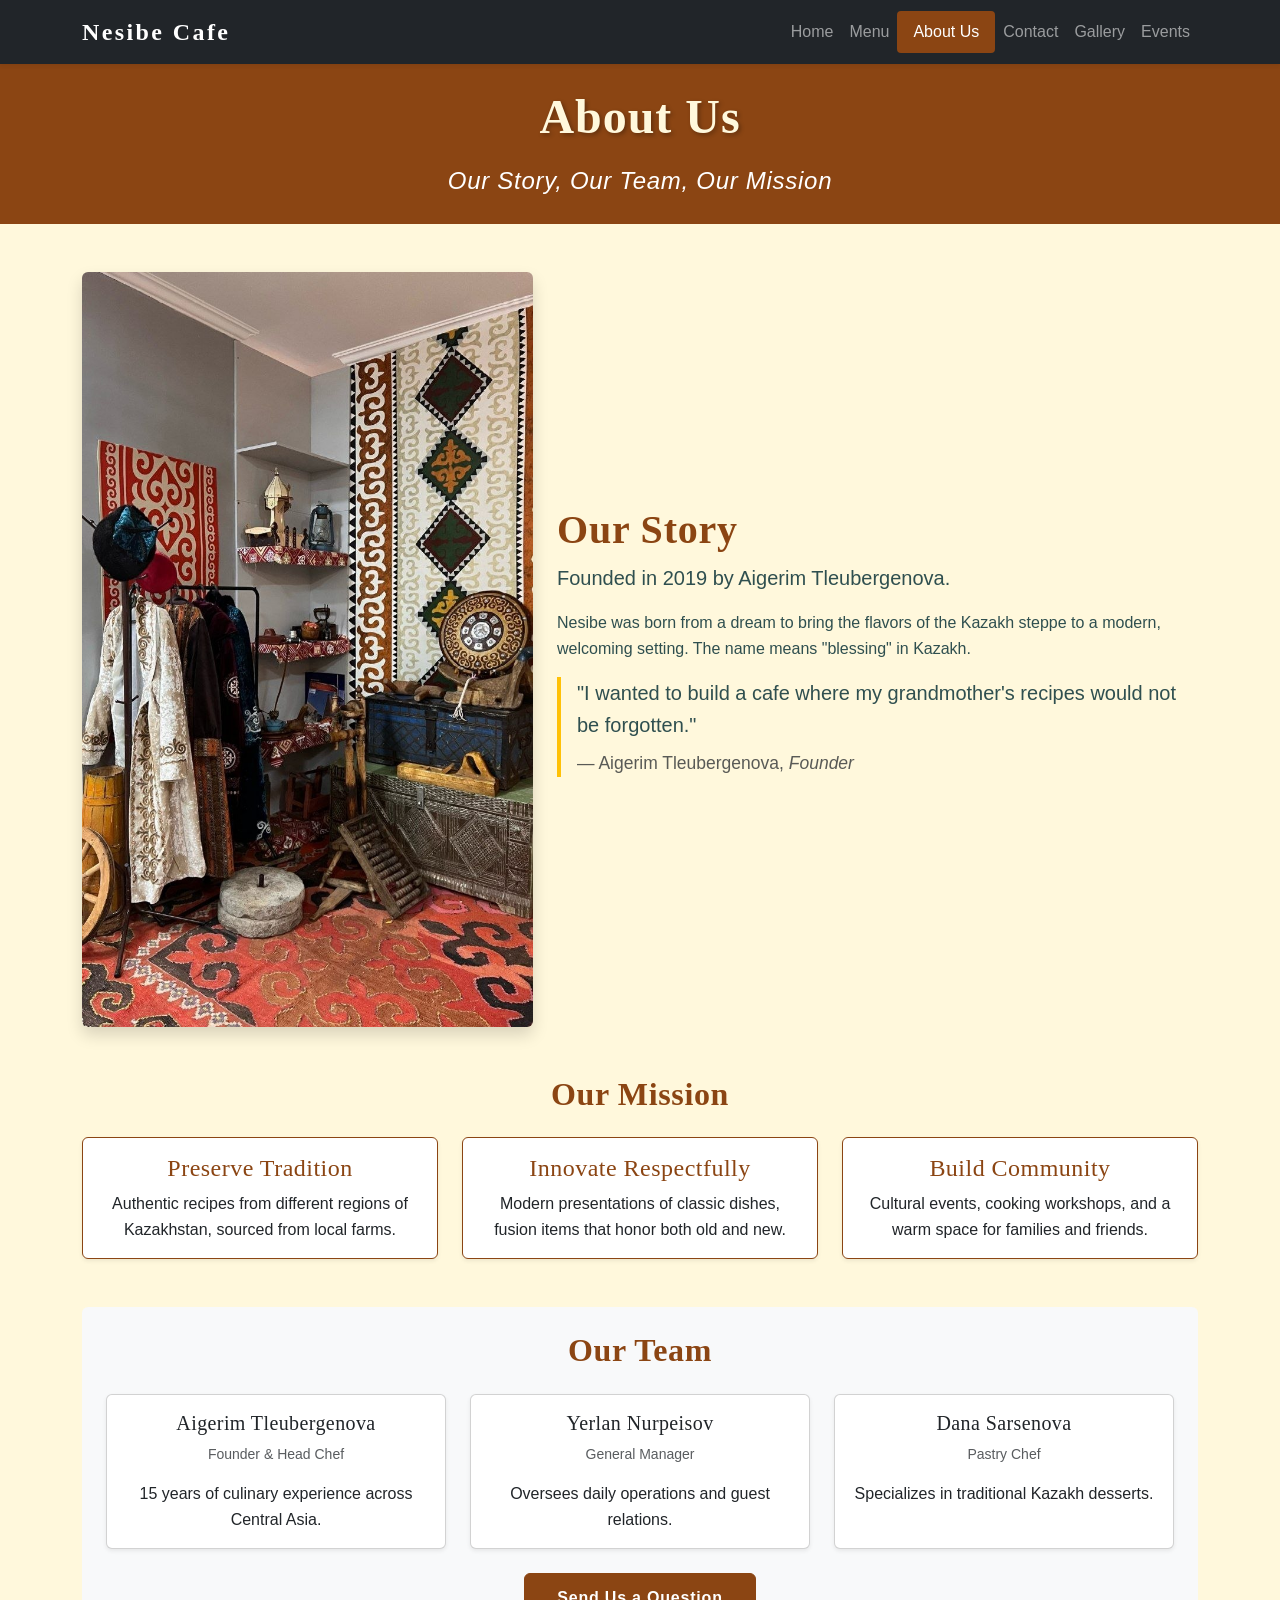
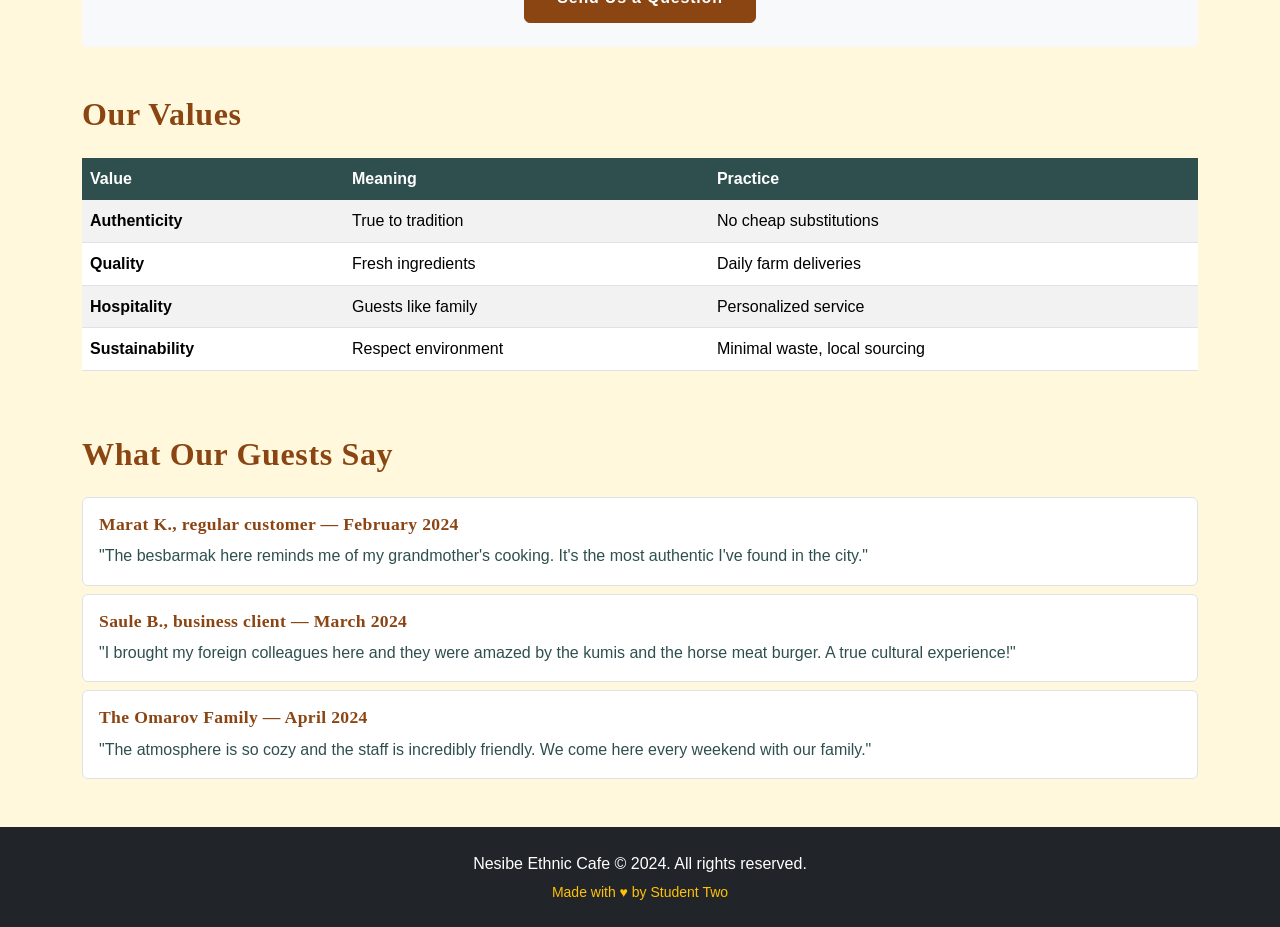
==== commit a17f3613: "Merge remote-tracking branch 'origin/main'" ====
--- a/about.html
+++ b/about.html
@@ -49,7 +49,7 @@
       <img src="images/cafe-interior.jpg" class="img-fluid rounded shadow" alt="Interior of Nesibe Ethnic Cafe with traditional Kazakh decor">
     </div>
     <div class="col-12 col-md-7">
-      <h2 class="display-6">Our Story</h2>
+      <h2 class="display-6 text-primary">Our Story</h2>
       <p class="lead">Founded in 2019 by Aigerim Tleubergenova.</p>
       <p>Nesibe was born from a dream to bring the flavors of the Kazakh steppe to a modern, welcoming setting. The name means "blessing" in Kazakh.</p>
       <blockquote class="blockquote border-start border-4 border-warning ps-3">
@@ -61,7 +61,7 @@
 
   <!-- MISSION: 3-column grid -->
   <section class="mb-5" id="mission-section">
-    <h2 class="text-center mb-4">Our Mission</h2>
+    <h2 class="text-center mb-4 text-primary">Our Mission</h2>
     <div class="row g-4">
       <div class="col-12 col-md-4">
         <div class="card h-100 shadow-sm border-primary">
@@ -94,7 +94,7 @@
   <section class="mb-5 bg-light p-4 rounded" id="team-section">
     <div class="row">
       <div class="col-12">
-        <h2 class="mb-4 text-center">Our Team</h2>
+        <h2 class="mb-4 text-center text-primary">Our Team</h2>
         <!-- This row is nested inside the col-12 above, fulfilling the nesting requirement -->
         <div class="row g-4">
           <div class="col-12 col-md-6 col-lg-4">
@@ -134,7 +134,7 @@
 
   <!-- VALUES TABLE -->
   <section class="mb-5" id="values-section">
-    <h2 class="mb-4">Our Values</h2>
+    <h2 class="mb-4 text-primary">Our Values</h2>
     <div class="table-responsive">
       <table class="table table-hover table-striped">
         <thead class="table-dark">
@@ -153,7 +153,7 @@
   <!-- TESTIMONIALS: Static blocks (accordion replaced for no-JS requirement)
        All testimonials are visible at once. JS will later convert these into an interactive accordion. -->
   <section class="mb-5" id="testimonials-section">
-    <h2 class="mb-4">What Our Guests Say</h2>
+    <h2 class="mb-4 text-primary">What Our Guests Say</h2>
 
     <div class="static-faq-item" id="testimonial-1">
       <h3>Marat K., regular customer — February 2024</h3>
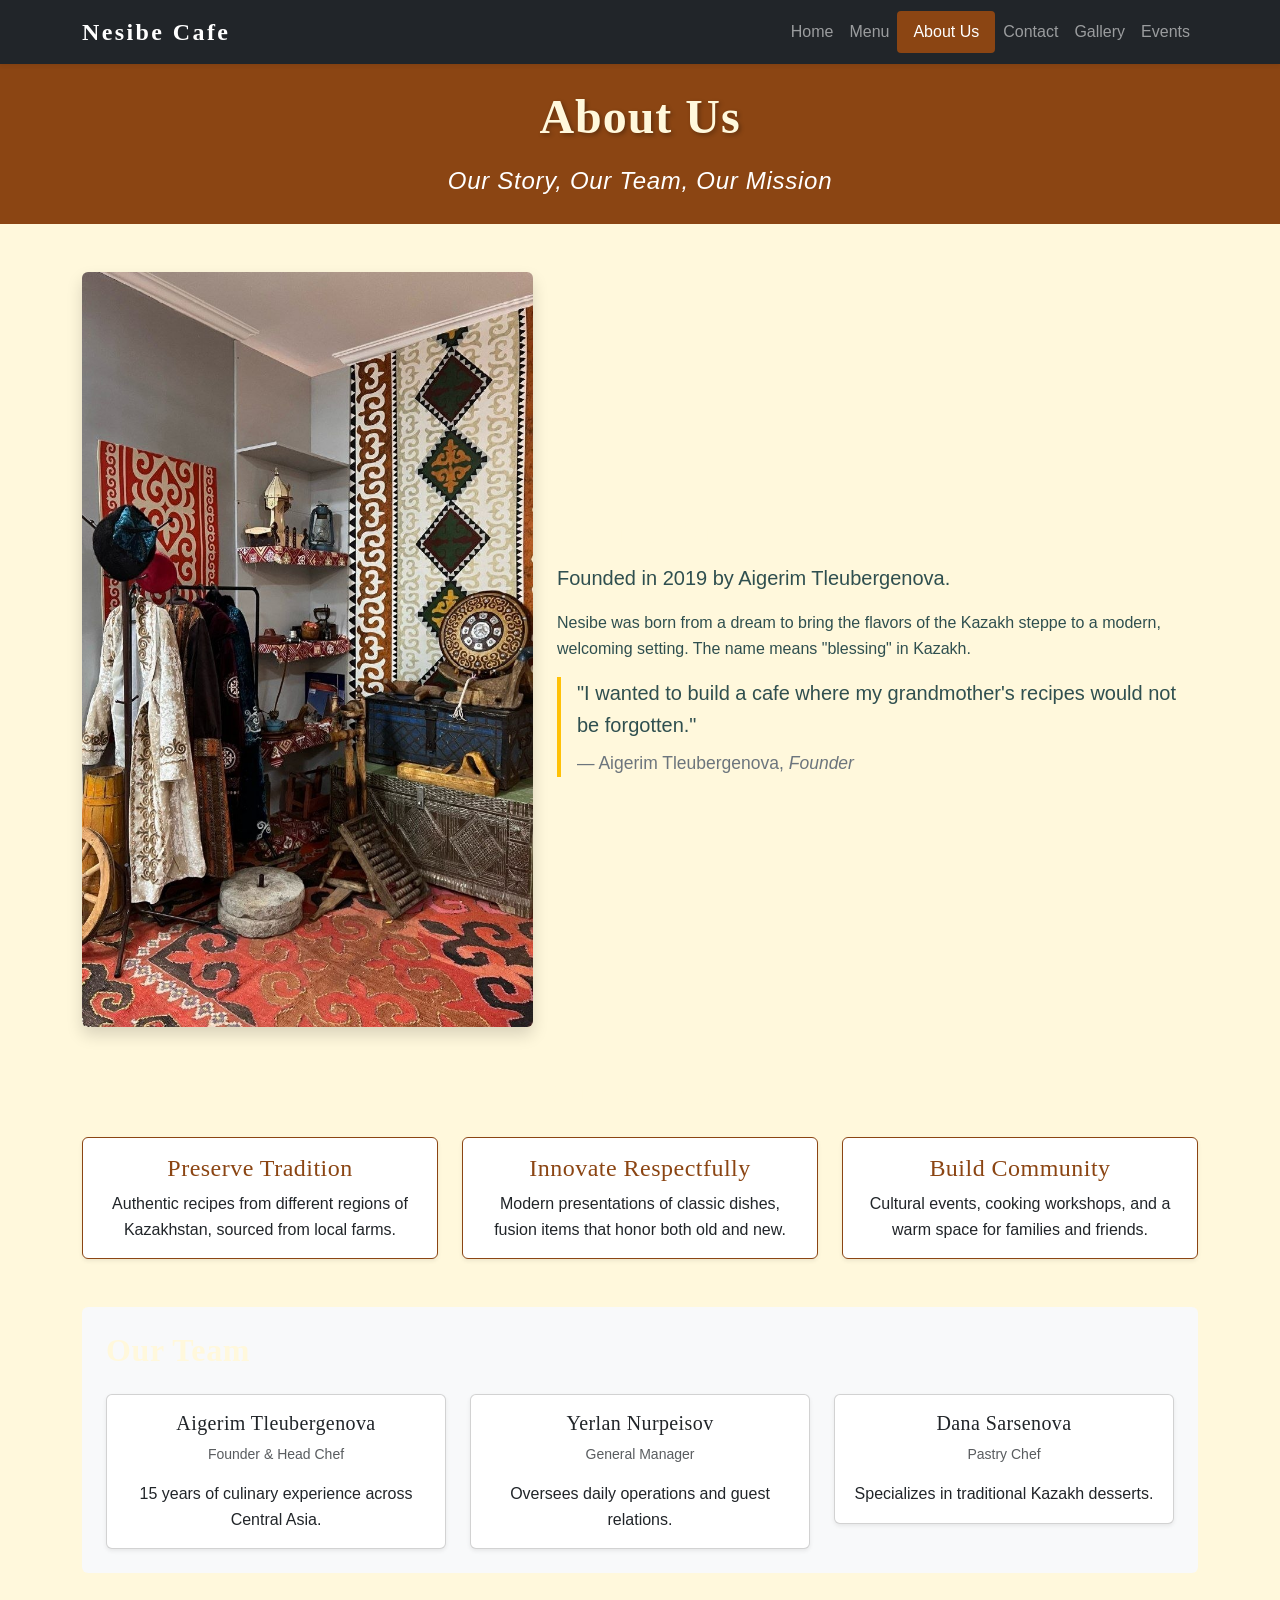
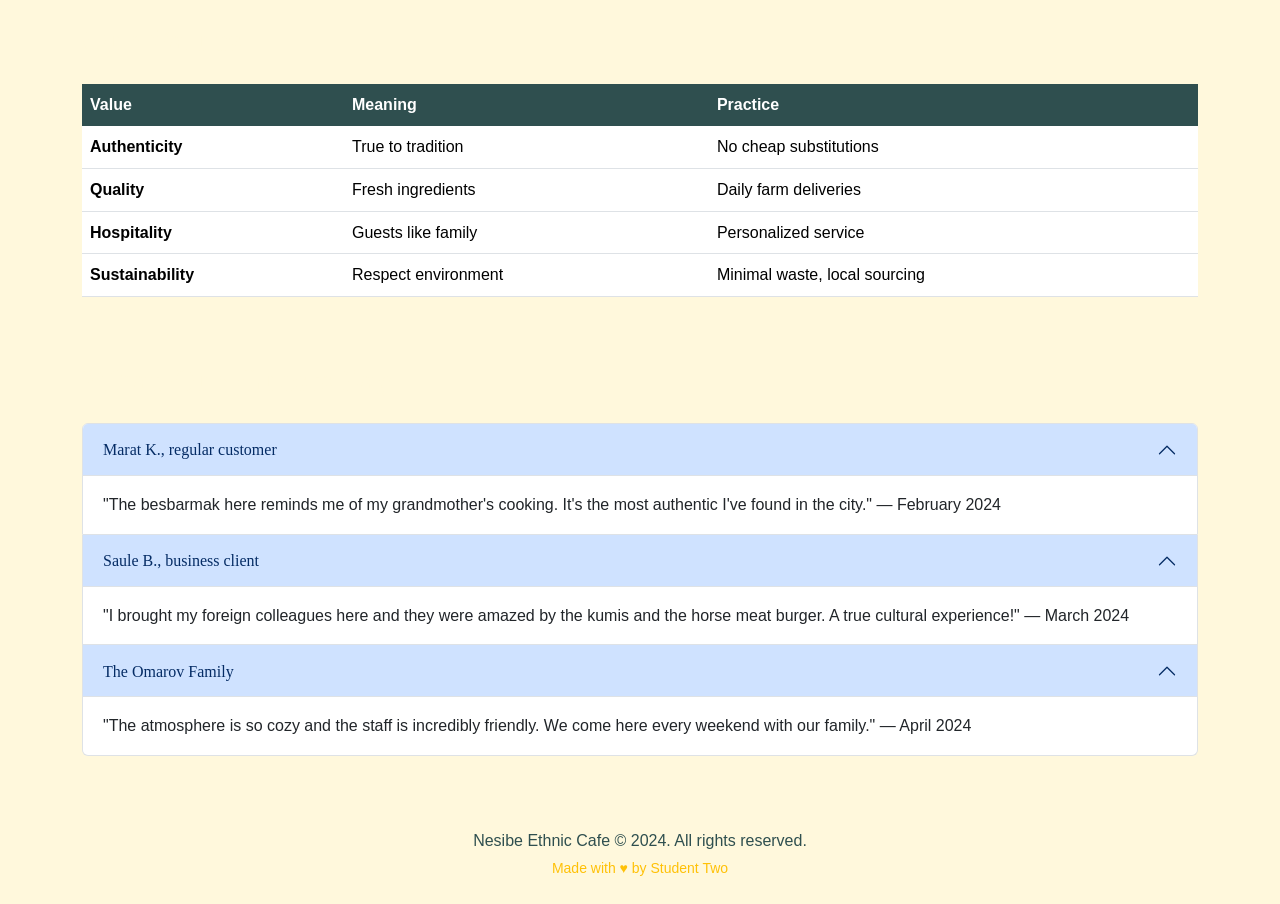
==== commit b23f3828: "Fix accordion button state for testimonials section" ====
--- a/about.html
+++ b/about.html
@@ -14,7 +14,7 @@
 <nav class="navbar navbar-expand-lg navbar-dark bg-dark sticky-top shadow-sm">
   <div class="container">
     <a class="navbar-brand" href="index.html">Nesibe Cafe</a>
-    <button class="navbar-toggler" type="button" data-bs-toggle="collapse" data-bs-target="#mainNav" aria-controls="mainNav" aria-expanded="false" aria-label="Toggle navigation">
+    <button class="navbar-toggler" type="button" data-bs-toggle="collapse" data-bs-target="#mainNav">
       <span class="navbar-toggler-icon"></span>
     </button>
     <div class="collapse navbar-collapse" id="mainNav">
@@ -22,7 +22,7 @@
         <li class="nav-item"><a class="nav-link" href="index.html">Home</a></li>
         <li class="nav-item"><a class="nav-link" href="menu.html">Menu</a></li>
         <li class="nav-item"><a class="nav-link active" href="about.html">About Us</a></li>
-        <li class="nav-item"><a class="nav-link" href="contact.html">Contact</a></li>
+        <li class="nav-item"><a class="nav-link" href="../WEB_Assignment3/contact.html">Contact</a></li>
         <li class="nav-item"><a class="nav-link" href="gallery.html">Gallery</a></li>
         <li class="nav-item"><a class="nav-link" href="events.html">Events</a></li>
       </ul>
@@ -30,10 +30,6 @@
   </div>
 </nav>
 
-<!-- COMMENT: Using container-fluid here because the header background must span
-     the full width of the screen (100%) on all devices. A regular .container
-     would leave white margins on the sides. The nested .container inside keeps
-     the text centered and readable. -->
 <header class="container-fluid bg-primary text-white py-4 text-center">
   <div class="container">
     <h1 class="display-5 fw-bold">About Us</h1>
@@ -43,25 +39,25 @@
 
 <main class="container my-5">
 
-  <!-- STORY SECTION -->
-  <section class="row mb-5 align-items-center" id="story-section">
+  <!-- STORY: Image floated with float utility, text re-aligned on mobile -->
+  <section class="row mb-5 align-items-center">
     <div class="col-12 col-md-5 mb-4 mb-md-0">
-      <img src="images/cafe-interior.jpg" class="img-fluid rounded shadow" alt="Interior of Nesibe Ethnic Cafe with traditional Kazakh decor">
+      <img src="images/cafe-interior.jpg" class="img-fluid rounded shadow" alt="Interior of Nesibe Ethnic Cafe">
     </div>
     <div class="col-12 col-md-7">
-      <h2 class="display-6 text-primary">Our Story</h2>
+      <h2 class="display-6">Our Story</h2>
       <p class="lead">Founded in 2019 by Aigerim Tleubergenova.</p>
       <p>Nesibe was born from a dream to bring the flavors of the Kazakh steppe to a modern, welcoming setting. The name means "blessing" in Kazakh.</p>
       <blockquote class="blockquote border-start border-4 border-warning ps-3">
         <p class="mb-0">"I wanted to build a cafe where my grandmother's recipes would not be forgotten."</p>
-        <footer class="blockquote-footer mt-2 text-muted">Aigerim Tleubergenova, <cite title="Founder">Founder</cite></footer>
+        <footer class="blockquote-footer mt-2">Aigerim Tleubergenova, <cite title="Founder">Founder</cite></footer>
       </blockquote>
     </div>
   </section>
 
   <!-- MISSION: 3-column grid -->
-  <section class="mb-5" id="mission-section">
-    <h2 class="text-center mb-4 text-primary">Our Mission</h2>
+  <section class="mb-5">
+    <h2 class="text-center mb-4">Our Mission</h2>
     <div class="row g-4">
       <div class="col-12 col-md-4">
         <div class="card h-100 shadow-sm border-primary">
@@ -90,54 +86,46 @@
     </div>
   </section>
 
-  <!-- TEAM: NESTING DEMONSTRATION (Row inside a Column) -->
-  <section class="mb-5 bg-light p-4 rounded" id="team-section">
-    <div class="row">
-      <div class="col-12">
-        <h2 class="mb-4 text-center text-primary">Our Team</h2>
-        <!-- This row is nested inside the col-12 above, fulfilling the nesting requirement -->
-        <div class="row g-4">
-          <div class="col-12 col-md-6 col-lg-4">
-            <div class="card text-center shadow-sm h-100" id="team-aigerim">
-              <div class="card-body">
-                <h3 class="h5 card-title">Aigerim Tleubergenova</h3>
-                <p class="text-muted small">Founder &amp; Head Chef</p>
-                <p class="card-text">15 years of culinary experience across Central Asia.</p>
-              </div>
-            </div>
+  <!-- TEAM: Nested row inside column -->
+  <section class="mb-5 bg-light p-4 rounded">
+    <h2 class="mb-4">Our Team</h2>
+    <div class="row g-4">
+      <div class="col-12 col-md-6 col-lg-4">
+        <div class="card text-center shadow-sm">
+          <div class="card-body">
+            <h3 class="h5 card-title">Aigerim Tleubergenova</h3>
+            <p class="text-muted small">Founder &amp; Head Chef</p>
+            <p class="card-text">15 years of culinary experience across Central Asia.</p>
           </div>
-          <div class="col-12 col-md-6 col-lg-4">
-            <div class="card text-center shadow-sm h-100" id="team-yerlan">
-              <div class="card-body">
-                <h3 class="h5 card-title">Yerlan Nurpeisov</h3>
-                <p class="text-muted small">General Manager</p>
-                <p class="card-text">Oversees daily operations and guest relations.</p>
-              </div>
-            </div>
+        </div>
+      </div>
+      <div class="col-12 col-md-6 col-lg-4">
+        <div class="card text-center shadow-sm">
+          <div class="card-body">
+            <h3 class="h5 card-title">Yerlan Nurpeisov</h3>
+            <p class="text-muted small">General Manager</p>
+            <p class="card-text">Oversees daily operations and guest relations.</p>
           </div>
-          <div class="col-12 col-md-6 col-lg-4">
-            <div class="card text-center shadow-sm h-100" id="team-dana">
-              <div class="card-body">
-                <h3 class="h5 card-title">Dana Sarsenova</h3>
-                <p class="text-muted small">Pastry Chef</p>
-                <p class="card-text">Specializes in traditional Kazakh desserts.</p>
-              </div>
-            </div>
+        </div>
+      </div>
+      <div class="col-12 col-md-6 col-lg-4">
+        <div class="card text-center shadow-sm">
+          <div class="card-body">
+            <h3 class="h5 card-title">Dana Sarsenova</h3>
+            <p class="text-muted small">Pastry Chef</p>
+            <p class="card-text">Specializes in traditional Kazakh desserts.</p>
           </div>
         </div>
       </div>
     </div>
-    <div class="text-center mt-4">
-      <a href="contact.html#feedback-form" class="btn btn-primary">Send Us a Question</a>
-    </div>
   </section>
 
   <!-- VALUES TABLE -->
-  <section class="mb-5" id="values-section">
-    <h2 class="mb-4 text-primary">Our Values</h2>
+  <section class="mb-5">
+    <h2 class="mb-4">Our Values</h2>
     <div class="table-responsive">
-      <table class="table table-hover table-striped">
-        <thead class="table-dark">
+      <table class="table table-hover">
+        <thead>
         <tr><th scope="col">Value</th><th scope="col">Meaning</th><th scope="col">Practice</th></tr>
         </thead>
         <tbody>
@@ -150,40 +138,59 @@
     </div>
   </section>
 
-  <!-- TESTIMONIALS: Static blocks (accordion replaced for no-JS requirement)
-       All testimonials are visible at once. JS will later convert these into an interactive accordion. -->
-  <section class="mb-5" id="testimonials-section">
-    <h2 class="mb-4 text-primary">What Our Guests Say</h2>
-
-    <div class="static-faq-item" id="testimonial-1">
-      <h3>Marat K., regular customer — February 2024</h3>
-      <p>"The besbarmak here reminds me of my grandmother's cooking. It's the most authentic I've found in the city."</p>
-    </div>
-
-    <div class="static-faq-item" id="testimonial-2">
-      <h3>Saule B., business client — March 2024</h3>
-      <p>"I brought my foreign colleagues here and they were amazed by the kumis and the horse meat burger. A true cultural experience!"</p>
-    </div>
-
-    <div class="static-faq-item" id="testimonial-3">
-      <h3>The Omarov Family — April 2024</h3>
-      <p>"The atmosphere is so cozy and the staff is incredibly friendly. We come here every weekend with our family."</p>
+  <!-- TESTIMONIALS with accordion component -->
+  <section class="mb-5">
+    <h2 class="mb-4">What Our Guests Say</h2>
+    <!-- Bootstrap Accordion Component - adapted for customer testimonials -->
+    <div class="accordion" id="testimonialAccordion">
+      <div class="accordion-item">
+        <h3 class="accordion-header">
+          <button class="accordion-button" type="button" data-bs-toggle="collapse" data-bs-target="#test1">
+            Marat K., regular customer
+          </button>
+        </h3>
+        <div id="test1" class="accordion-collapse collapse show" data-bs-parent="#testimonialAccordion">
+          <div class="accordion-body">
+            "The besbarmak here reminds me of my grandmother's cooking. It's the most authentic I've found in the city." — February 2024
+          </div>
+        </div>
+      </div>
+      <div class="accordion-item">
+        <h3 class="accordion-header">
+          <button class="accordion-button collapse show" type="button" data-bs-toggle="collapse" data-bs-target="#test2">
+            Saule B., business client
+          </button>
+        </h3>
+        <div id="test2" class="accordion-collapse collapse show" data-bs-parent="#testimonialAccordion">
+          <div class="accordion-body">
+            "I brought my foreign colleagues here and they were amazed by the kumis and the horse meat burger. A true cultural experience!" — March 2024
+          </div>
+        </div>
+      </div>
+      <div class="accordion-item">
+        <h3 class="accordion-header">
+          <button class="accordion-button collapse show" type="button" data-bs-toggle="collapse" data-bs-target="#test3">
+            The Omarov Family
+          </button>
+        </h3>
+        <div id="test3" class="accordion-collapse collapse show" data-bs-parent="#testimonialAccordion">
+          <div class="accordion-body">
+            "The atmosphere is so cozy and the staff is incredibly friendly. We come here every weekend with our family." — April 2024
+          </div>
+        </div>
+      </div>
     </div>
   </section>
 
-  <!-- Empty containers for future JS -->
-  <div id="feedback-result" class="hidden" role="alert" aria-live="polite"></div>
-
 </main>
 
-<footer class="container-fluid py-4 mt-5 bg-dark text-white">
+<footer class="container-fluid py-4 mt-5">
   <div class="container text-center">
     <p class="mb-1">Nesibe Ethnic Cafe &copy; 2024. All rights reserved.</p>
     <p class="small text-warning mb-0">Made with &hearts; by Student Two</p>
   </div>
 </footer>
 
-<!-- NO JavaScript bundle: JS is not allowed until after midterm freeze. -->
 
 </body>
 </html>
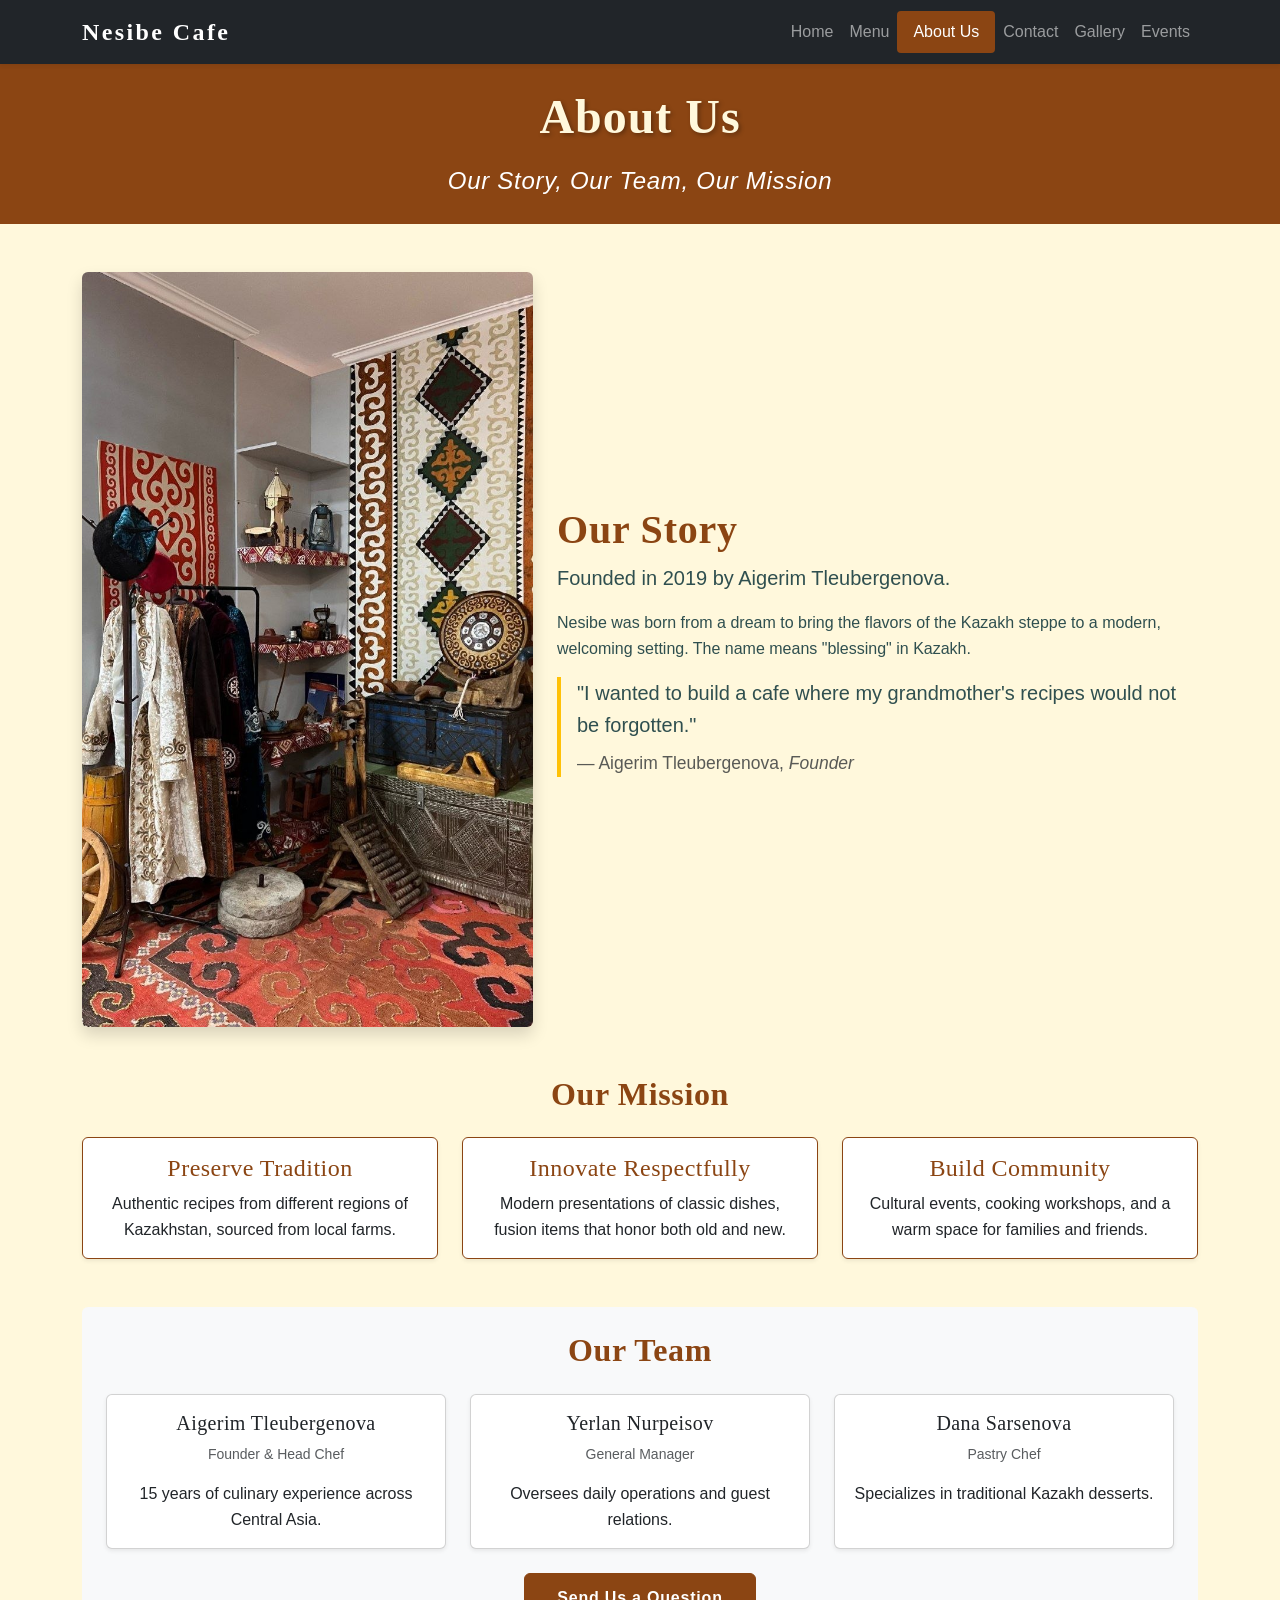
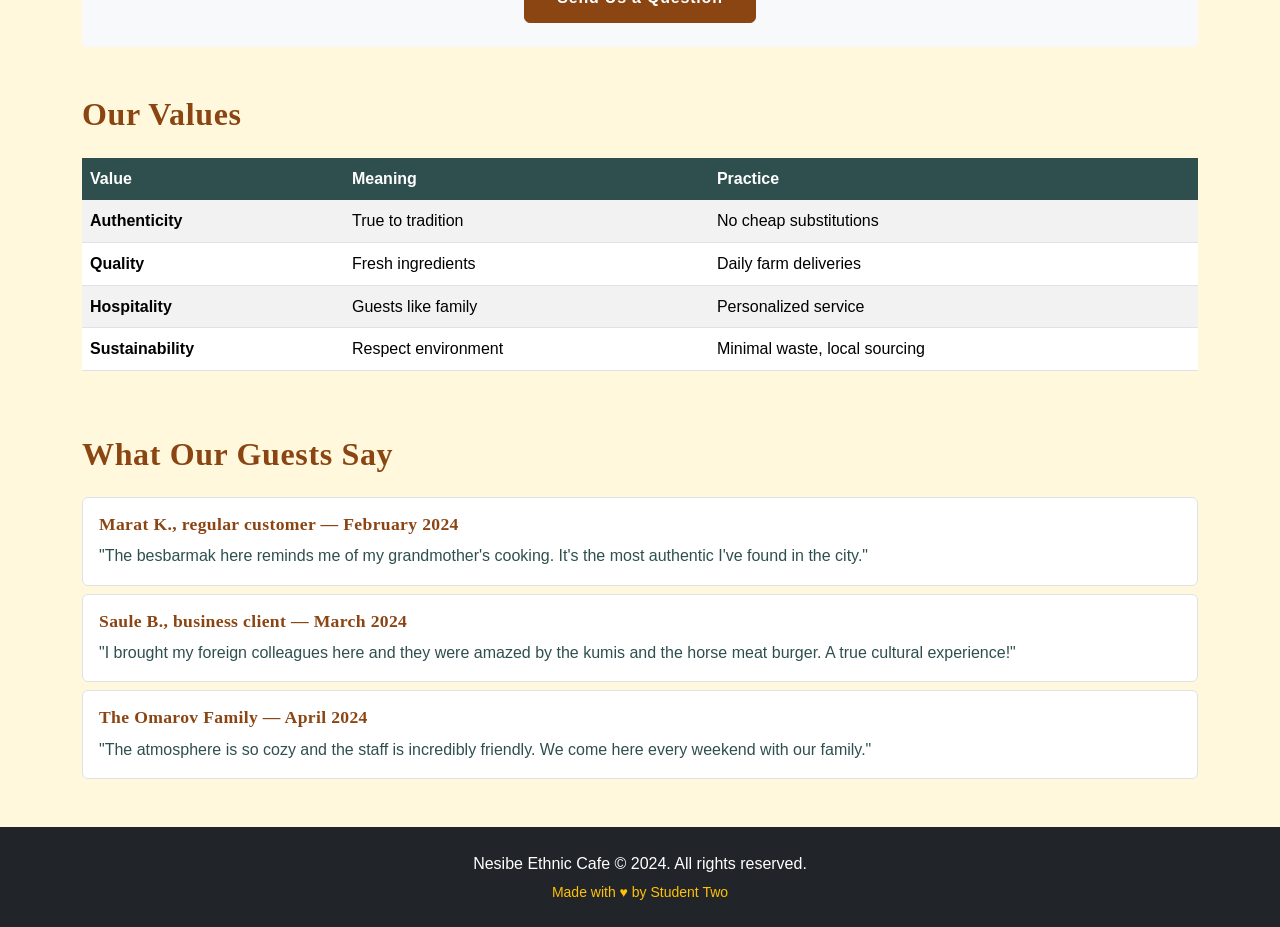
==== commit bcbf2b62: "Changed the color text" ====
--- a/about.html
+++ b/about.html
@@ -14,7 +14,7 @@
 <nav class="navbar navbar-expand-lg navbar-dark bg-dark sticky-top shadow-sm">
   <div class="container">
     <a class="navbar-brand" href="index.html">Nesibe Cafe</a>
-    <button class="navbar-toggler" type="button" data-bs-toggle="collapse" data-bs-target="#mainNav">
+    <button class="navbar-toggler" type="button" data-bs-toggle="collapse" data-bs-target="#mainNav" aria-controls="mainNav" aria-expanded="false" aria-label="Toggle navigation">
       <span class="navbar-toggler-icon"></span>
     </button>
     <div class="collapse navbar-collapse" id="mainNav">
@@ -22,7 +22,7 @@
         <li class="nav-item"><a class="nav-link" href="index.html">Home</a></li>
         <li class="nav-item"><a class="nav-link" href="menu.html">Menu</a></li>
         <li class="nav-item"><a class="nav-link active" href="about.html">About Us</a></li>
-        <li class="nav-item"><a class="nav-link" href="../WEB_Assignment3/contact.html">Contact</a></li>
+        <li class="nav-item"><a class="nav-link" href="contact.html">Contact</a></li>
         <li class="nav-item"><a class="nav-link" href="gallery.html">Gallery</a></li>
         <li class="nav-item"><a class="nav-link" href="events.html">Events</a></li>
       </ul>
@@ -30,6 +30,10 @@
   </div>
 </nav>
 
+<!-- COMMENT: Using container-fluid here because the header background must span
+     the full width of the screen (100%) on all devices. A regular .container
+     would leave white margins on the sides. The nested .container inside keeps
+     the text centered and readable. -->
 <header class="container-fluid bg-primary text-white py-4 text-center">
   <div class="container">
     <h1 class="display-5 fw-bold">About Us</h1>
@@ -39,25 +43,25 @@
 
 <main class="container my-5">
 
-  <!-- STORY: Image floated with float utility, text re-aligned on mobile -->
-  <section class="row mb-5 align-items-center">
+  <!-- STORY SECTION -->
+  <section class="row mb-5 align-items-center" id="story-section">
     <div class="col-12 col-md-5 mb-4 mb-md-0">
-      <img src="images/cafe-interior.jpg" class="img-fluid rounded shadow" alt="Interior of Nesibe Ethnic Cafe">
+      <img src="images/cafe-interior.jpg" class="img-fluid rounded shadow" alt="Interior of Nesibe Ethnic Cafe with traditional Kazakh decor">
     </div>
     <div class="col-12 col-md-7">
-      <h2 class="display-6">Our Story</h2>
+      <h2 class="display-6 text-primary">Our Story</h2>
       <p class="lead">Founded in 2019 by Aigerim Tleubergenova.</p>
       <p>Nesibe was born from a dream to bring the flavors of the Kazakh steppe to a modern, welcoming setting. The name means "blessing" in Kazakh.</p>
       <blockquote class="blockquote border-start border-4 border-warning ps-3">
         <p class="mb-0">"I wanted to build a cafe where my grandmother's recipes would not be forgotten."</p>
-        <footer class="blockquote-footer mt-2">Aigerim Tleubergenova, <cite title="Founder">Founder</cite></footer>
+        <footer class="blockquote-footer mt-2 text-muted">Aigerim Tleubergenova, <cite title="Founder">Founder</cite></footer>
       </blockquote>
     </div>
   </section>
 
   <!-- MISSION: 3-column grid -->
-  <section class="mb-5">
-    <h2 class="text-center mb-4">Our Mission</h2>
+  <section class="mb-5" id="mission-section">
+    <h2 class="text-center mb-4 text-primary">Our Mission</h2>
     <div class="row g-4">
       <div class="col-12 col-md-4">
         <div class="card h-100 shadow-sm border-primary">
@@ -86,46 +90,54 @@
     </div>
   </section>
 
-  <!-- TEAM: Nested row inside column -->
-  <section class="mb-5 bg-light p-4 rounded">
-    <h2 class="mb-4">Our Team</h2>
-    <div class="row g-4">
-      <div class="col-12 col-md-6 col-lg-4">
-        <div class="card text-center shadow-sm">
-          <div class="card-body">
-            <h3 class="h5 card-title">Aigerim Tleubergenova</h3>
-            <p class="text-muted small">Founder &amp; Head Chef</p>
-            <p class="card-text">15 years of culinary experience across Central Asia.</p>
+  <!-- TEAM: NESTING DEMONSTRATION (Row inside a Column) -->
+  <section class="mb-5 bg-light p-4 rounded" id="team-section">
+    <div class="row">
+      <div class="col-12">
+        <h2 class="mb-4 text-center text-primary">Our Team</h2>
+        <!-- This row is nested inside the col-12 above, fulfilling the nesting requirement -->
+        <div class="row g-4">
+          <div class="col-12 col-md-6 col-lg-4">
+            <div class="card text-center shadow-sm h-100" id="team-aigerim">
+              <div class="card-body">
+                <h3 class="h5 card-title">Aigerim Tleubergenova</h3>
+                <p class="text-muted small">Founder &amp; Head Chef</p>
+                <p class="card-text">15 years of culinary experience across Central Asia.</p>
+              </div>
+            </div>
           </div>
-        </div>
-      </div>
-      <div class="col-12 col-md-6 col-lg-4">
-        <div class="card text-center shadow-sm">
-          <div class="card-body">
-            <h3 class="h5 card-title">Yerlan Nurpeisov</h3>
-            <p class="text-muted small">General Manager</p>
-            <p class="card-text">Oversees daily operations and guest relations.</p>
+          <div class="col-12 col-md-6 col-lg-4">
+            <div class="card text-center shadow-sm h-100" id="team-yerlan">
+              <div class="card-body">
+                <h3 class="h5 card-title">Yerlan Nurpeisov</h3>
+                <p class="text-muted small">General Manager</p>
+                <p class="card-text">Oversees daily operations and guest relations.</p>
+              </div>
+            </div>
           </div>
-        </div>
-      </div>
-      <div class="col-12 col-md-6 col-lg-4">
-        <div class="card text-center shadow-sm">
-          <div class="card-body">
-            <h3 class="h5 card-title">Dana Sarsenova</h3>
-            <p class="text-muted small">Pastry Chef</p>
-            <p class="card-text">Specializes in traditional Kazakh desserts.</p>
+          <div class="col-12 col-md-6 col-lg-4">
+            <div class="card text-center shadow-sm h-100" id="team-dana">
+              <div class="card-body">
+                <h3 class="h5 card-title">Dana Sarsenova</h3>
+                <p class="text-muted small">Pastry Chef</p>
+                <p class="card-text">Specializes in traditional Kazakh desserts.</p>
+              </div>
+            </div>
           </div>
         </div>
       </div>
     </div>
+    <div class="text-center mt-4">
+      <a href="contact.html#feedback-form" class="btn btn-primary">Send Us a Question</a>
+    </div>
   </section>
 
   <!-- VALUES TABLE -->
-  <section class="mb-5">
-    <h2 class="mb-4">Our Values</h2>
+  <section class="mb-5" id="values-section">
+    <h2 class="mb-4 text-primary">Our Values</h2>
     <div class="table-responsive">
-      <table class="table table-hover">
-        <thead>
+      <table class="table table-hover table-striped">
+        <thead class="table-dark">
         <tr><th scope="col">Value</th><th scope="col">Meaning</th><th scope="col">Practice</th></tr>
         </thead>
         <tbody>
@@ -138,59 +150,40 @@
     </div>
   </section>
 
-  <!-- TESTIMONIALS with accordion component -->
-  <section class="mb-5">
-    <h2 class="mb-4">What Our Guests Say</h2>
-    <!-- Bootstrap Accordion Component - adapted for customer testimonials -->
-    <div class="accordion" id="testimonialAccordion">
-      <div class="accordion-item">
-        <h3 class="accordion-header">
-          <button class="accordion-button" type="button" data-bs-toggle="collapse" data-bs-target="#test1">
-            Marat K., regular customer
-          </button>
-        </h3>
-        <div id="test1" class="accordion-collapse collapse show" data-bs-parent="#testimonialAccordion">
-          <div class="accordion-body">
-            "The besbarmak here reminds me of my grandmother's cooking. It's the most authentic I've found in the city." — February 2024
-          </div>
-        </div>
-      </div>
-      <div class="accordion-item">
-        <h3 class="accordion-header">
-          <button class="accordion-button collapse show" type="button" data-bs-toggle="collapse" data-bs-target="#test2">
-            Saule B., business client
-          </button>
-        </h3>
-        <div id="test2" class="accordion-collapse collapse show" data-bs-parent="#testimonialAccordion">
-          <div class="accordion-body">
-            "I brought my foreign colleagues here and they were amazed by the kumis and the horse meat burger. A true cultural experience!" — March 2024
-          </div>
-        </div>
-      </div>
-      <div class="accordion-item">
-        <h3 class="accordion-header">
-          <button class="accordion-button collapse show" type="button" data-bs-toggle="collapse" data-bs-target="#test3">
-            The Omarov Family
-          </button>
-        </h3>
-        <div id="test3" class="accordion-collapse collapse show" data-bs-parent="#testimonialAccordion">
-          <div class="accordion-body">
-            "The atmosphere is so cozy and the staff is incredibly friendly. We come here every weekend with our family." — April 2024
-          </div>
-        </div>
-      </div>
+  <!-- TESTIMONIALS: Static blocks (accordion replaced for no-JS requirement)
+       All testimonials are visible at once. JS will later convert these into an interactive accordion. -->
+  <section class="mb-5" id="testimonials-section">
+    <h2 class="mb-4 text-primary">What Our Guests Say</h2>
+
+    <div class="static-faq-item" id="testimonial-1">
+      <h3>Marat K., regular customer — February 2024</h3>
+      <p>"The besbarmak here reminds me of my grandmother's cooking. It's the most authentic I've found in the city."</p>
+    </div>
+
+    <div class="static-faq-item" id="testimonial-2">
+      <h3>Saule B., business client — March 2024</h3>
+      <p>"I brought my foreign colleagues here and they were amazed by the kumis and the horse meat burger. A true cultural experience!"</p>
+    </div>
+
+    <div class="static-faq-item" id="testimonial-3">
+      <h3>The Omarov Family — April 2024</h3>
+      <p>"The atmosphere is so cozy and the staff is incredibly friendly. We come here every weekend with our family."</p>
     </div>
   </section>
 
+  <!-- Empty containers for future JS -->
+  <div id="feedback-result" class="hidden" role="alert" aria-live="polite"></div>
+
 </main>
 
-<footer class="container-fluid py-4 mt-5">
+<footer class="container-fluid py-4 mt-5 bg-dark text-white">
   <div class="container text-center">
     <p class="mb-1">Nesibe Ethnic Cafe &copy; 2024. All rights reserved.</p>
     <p class="small text-warning mb-0">Made with &hearts; by Student Two</p>
   </div>
 </footer>
 
+<!-- NO JavaScript bundle: JS is not allowed until after midterm freeze. -->
 
 </body>
 </html>
